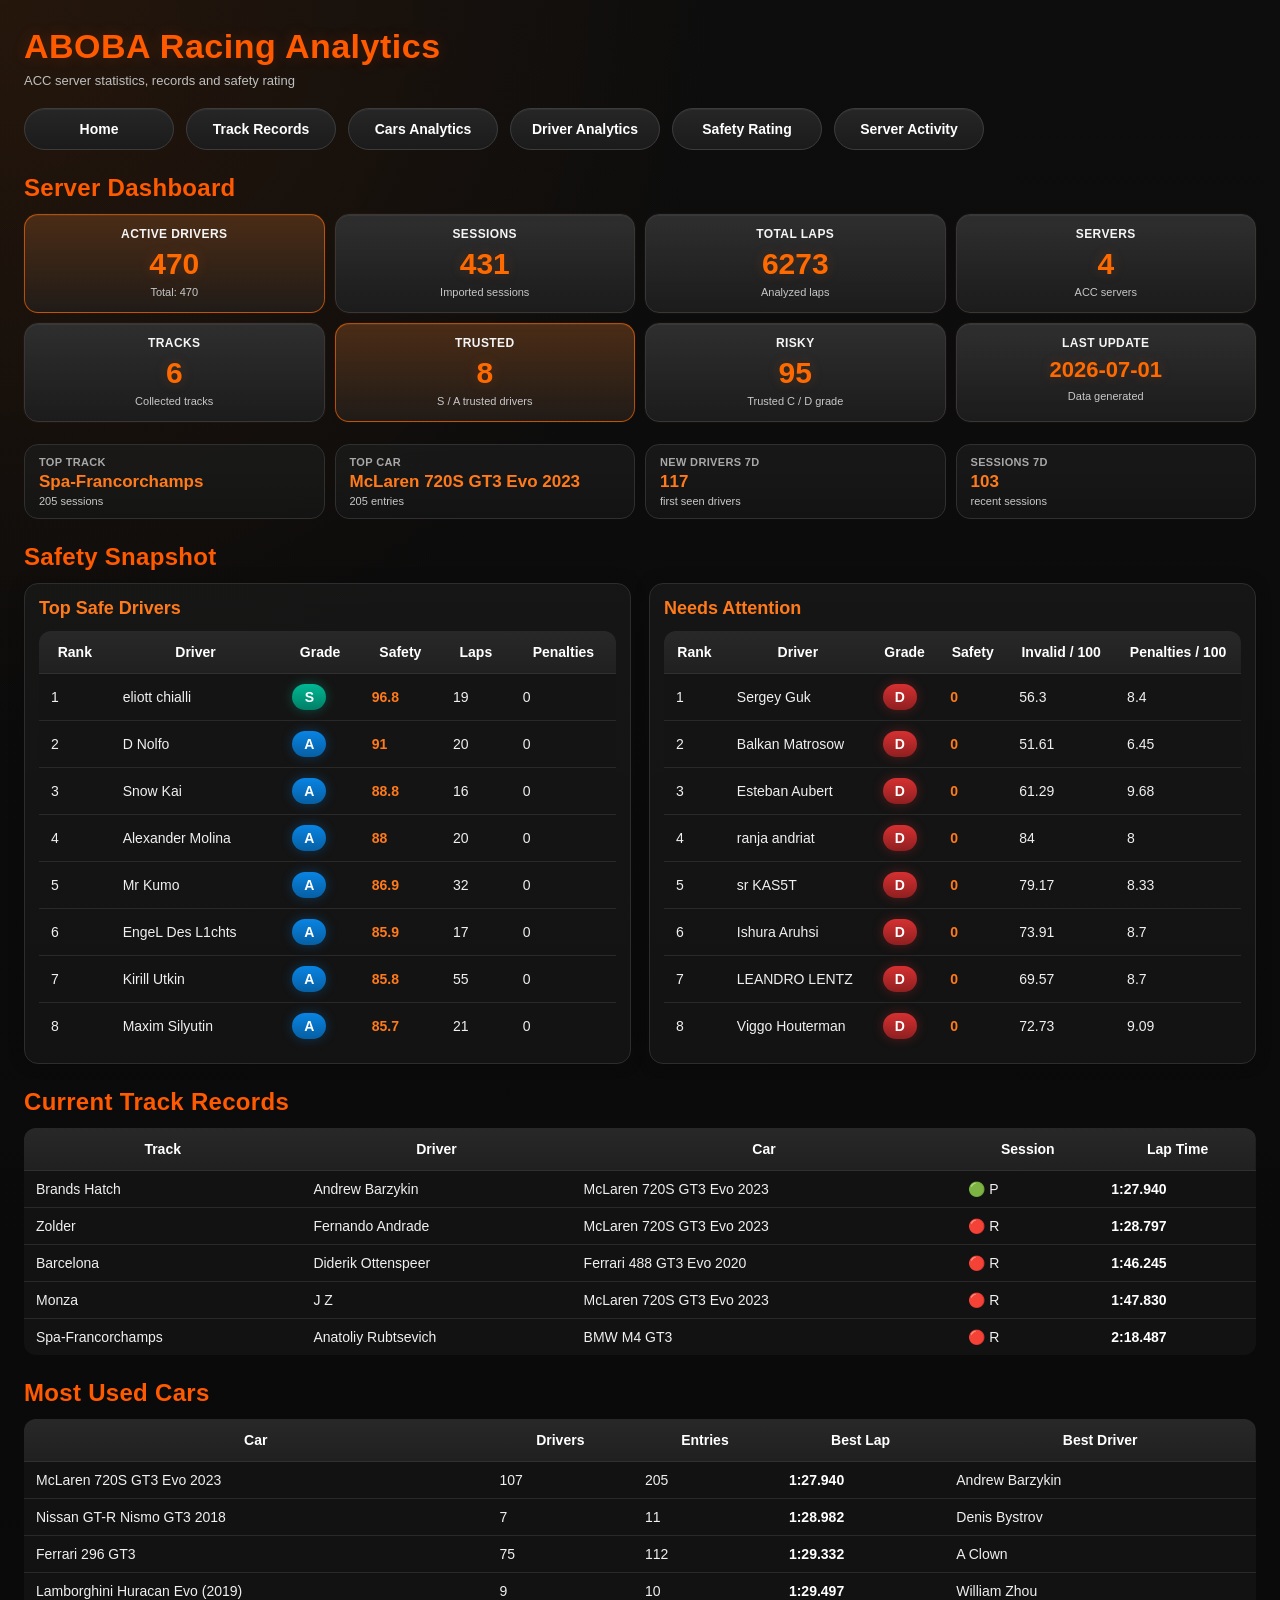
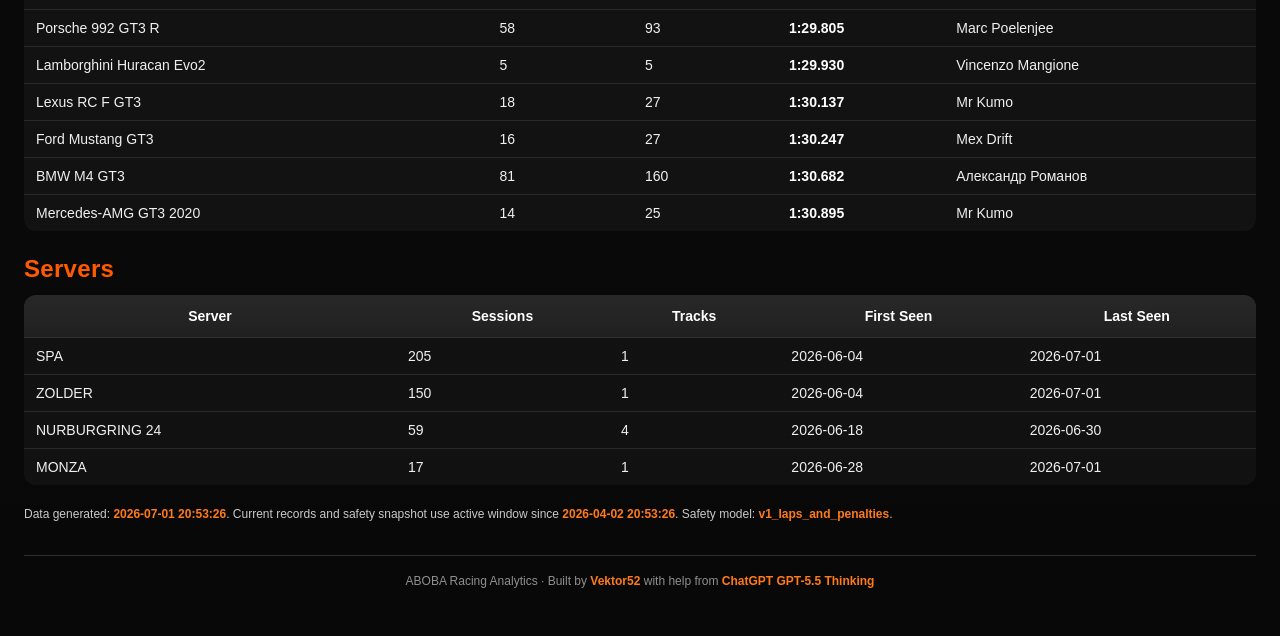
==== index.html @ 22da9daf "Update ACC analytics data" ====
<!DOCTYPE html>
<html>
<head>
<meta charset="utf-8">
<title>ABOBA Racing Analytics</title>
<link rel="stylesheet" href="css/style.css?v=10">
</head>

<body>

<div class="page">

    <header class="site-header">
        <div>
            <h1>ABOBA Racing Analytics</h1>
            <p class="subtitle">ACC server statistics, records and safety rating</p>
        </div>
    </header>

    <nav class="menu">
    <a href="index.html">Home</a>
    <a href="records.html">Track Records</a>
    <a href="cars.html">Cars Analytics</a>
    <a href="driver_stats.html">Driver Analytics</a>
    <a href="safety.html">Safety Rating</a>
    <a href="server_activity.html">Server Activity</a>
</nav>

    <section class="section">
        <h2>Server Dashboard</h2>
        <div id="dashboardCards"></div>
    </section>

    <section class="section">
        <h2>Safety Snapshot</h2>

        <div class="split-grid">

            <div class="panel-box">
                <h3>Top Safe Drivers</h3>

                <table id="topSafetyTable">
                    <thead>
                        <tr>
                            <th>Rank</th>
                            <th>Driver</th>
                            <th>Grade</th>
                            <th>Safety</th>
                            <th>Laps</th>
                            <th>Penalties</th>
                        </tr>
                    </thead>
                    <tbody></tbody>
                </table>
            </div>

            <div class="panel-box">
                <h3>Needs Attention</h3>

                <table id="riskySafetyTable">
                    <thead>
                        <tr>
                            <th>Rank</th>
                            <th>Driver</th>
                            <th>Grade</th>
                            <th>Safety</th>
                            <th>Invalid / 100</th>
                            <th>Penalties / 100</th>
                        </tr>
                    </thead>
                    <tbody></tbody>
                </table>
            </div>

        </div>
    </section>

    <section class="section">
        <h2>Current Track Records</h2>

        <table id="currentRecordsTable">
            <thead>
                <tr>
                    <th>Track</th>
                    <th>Driver</th>
                    <th>Car</th>
                    <th>Session</th>
                    <th>Lap Time</th>
                </tr>
            </thead>
            <tbody></tbody>
        </table>
    </section>

    <section class="section">
        <h2>Most Used Cars</h2>

        <table id="carsTable">
            <thead>
                <tr>
                    <th>Car</th>
                    <th>Drivers</th>
                    <th>Entries</th>
                    <th>Best Lap</th>
                    <th>Best Driver</th>
                </tr>
            </thead>
            <tbody></tbody>
        </table>
    </section>

    <section class="section">
        <h2>Servers</h2>

        <table id="serversTable">
            <thead>
                <tr>
                    <th>Server</th>
                    <th>Sessions</th>
                    <th>Tracks</th>
                    <th>First Seen</th>
                    <th>Last Seen</th>
                </tr>
            </thead>
            <tbody></tbody>
        </table>
    </section>

    <p id="updatedInfo" class="updated-info"></p>

    <footer class="site-footer">
        ABOBA Racing Analytics · Built by <b>Vektor52</b> with help from <b>ChatGPT GPT-5.5 Thinking</b>
    </footer>

</div>

<script src="js/cars.js?v=8"></script>
<script src="js/index.js?v=8"></script>

</body>
</html>
---- css/style.css ----
/* ===== BASE ===== */

* {
    box-sizing: border-box;
}

body {
    margin: 0;
    background:
        radial-gradient(circle at top left, rgba(255, 106, 0, 0.10), transparent 28%),
        linear-gradient(180deg, #0d0d0d 0%, #080808 100%);
    color: #f2f2f2;
    font-family: Arial, Helvetica, sans-serif;
    font-size: 14px;
}

.page {
    width: calc(100% - 48px);
    max-width: 1520px;
    margin: 0 auto;
    padding: 28px 0 48px 0;
}

/* ===== HEADER ===== */

.site-header {
    display: flex;
    justify-content: space-between;
    align-items: center;
    margin-bottom: 20px;
}

h1 {
    margin: 0;
    color: #ff5a00;
    font-size: 34px;
    line-height: 1.1;
    letter-spacing: 0.5px;
    text-shadow: 0 0 16px rgba(255, 90, 0, 0.18);
}

.subtitle {
    margin: 8px 0 0 0;
    color: #bfbfbf;
    font-size: 13px;
}

h2 {
    color: #ff5a00;
    margin: 24px 0 12px 0;
    font-size: 24px;
    letter-spacing: 0.3px;
}

.section {
    margin-top: 18px;
}

/* ===== MENU ===== */

.menu {
    display: flex;
    flex-wrap: wrap;
    gap: 12px;
    margin: 18px 0 24px 0;
}

.menu a,
.menu button {
    min-width: 150px;
    padding: 12px 20px;
    border-radius: 999px;
    border: 1px solid #3c3c3c;
    background: linear-gradient(180deg, #262626 0%, #1b1b1b 100%);
    color: #ffffff;
    text-decoration: none;
    text-align: center;
    font-weight: 700;
    font-size: 14px;
    cursor: pointer;
    box-shadow: inset 0 1px 0 rgba(255,255,255,0.05);
    transition: all 0.16s ease;
}

.menu a:hover,
.menu button:hover {
    border-color: #ff6a00;
    color: #ff7a1a;
    box-shadow: 0 0 14px rgba(255, 106, 0, 0.20);
    transform: translateY(-1px);
}

/* ===== DASHBOARD ===== */

.dashboard-grid {
    display: grid;
    grid-template-columns: repeat(4, minmax(150px, 1fr));
    gap: 10px;
    margin: 8px 0 22px 0;
}

.dashboard-card {
    min-height: 86px;
    padding: 12px 10px;
    text-align: center;
    border-radius: 14px;
    border: 1px solid #373737;
    background:
        linear-gradient(180deg, rgba(255,255,255,0.045), rgba(255,255,255,0.015)),
        linear-gradient(180deg, #252525 0%, #181818 100%);
    box-shadow:
        inset 0 1px 0 rgba(255,255,255,0.05),
        0 0 0 1px rgba(255, 106, 0, 0.04);
    transition: transform 0.16s ease, border-color 0.16s ease, box-shadow 0.16s ease;
}

.dashboard-card:hover {
    transform: translateY(-2px);
    border-color: #ff6a00;
    box-shadow:
        inset 0 1px 0 rgba(255,255,255,0.06),
        0 0 18px rgba(255, 106, 0, 0.22);
}

.dashboard-card-title {
    color: #f5f5f5;
    font-size: 12px;
    font-weight: 800;
    text-transform: uppercase;
    letter-spacing: 0.4px;
    margin-bottom: 8px;
}

.dashboard-card-value {
    color: #ff6a00;
    font-size: 30px;
    font-weight: 900;
    line-height: 1;
    margin-bottom: 7px;
    text-shadow: 0 0 14px rgba(255, 106, 0, 0.18);
}

.dashboard-card-date {
    font-size: 22px;
    line-height: 1.12;
}


.dashboard-card-note {
    color: #c7c7c7;
    font-size: 11px;
    line-height: 1.25;
}

.accent-card {
    border-color: rgba(255, 106, 0, 0.65);
    background:
        linear-gradient(180deg, rgba(255,106,0,0.15), rgba(255,106,0,0.035)),
        linear-gradient(180deg, #2b211a 0%, #181818 100%);
}

/* ===== QUICK ACTIVITY ===== */

.quick-activity-grid {
    display: grid;
    grid-template-columns: repeat(4, minmax(150px, 1fr));
    gap: 10px;
    margin: 12px 0 22px 0;
}

.quick-activity-chip {
    display: flex;
    flex-direction: column;
    gap: 4px;
    min-height: 68px;
    padding: 11px 14px;
    border-radius: 14px;
    border: 1px solid #303030;
    background:
        linear-gradient(180deg, rgba(255,255,255,0.035), rgba(255,255,255,0.012)),
        rgba(18, 18, 18, 0.82);
}

.quick-activity-chip span {
    color: #a8a8a8;
    font-size: 11px;
    text-transform: uppercase;
    font-weight: 800;
    letter-spacing: 0.35px;
}

.quick-activity-chip b {
    color: #ff7a1a;
    font-size: 17px;
    line-height: 1.15;
}

.quick-activity-chip small {
    color: #c8c8c8;
    font-size: 11px;
}

/* ===== FOOTER ===== */

.site-footer {
    margin-top: 34px;
    padding: 18px 0 0 0;
    border-top: 1px solid #2d2d2d;
    color: #8f8f8f;
    font-size: 12px;
    text-align: center;
}

.site-footer b {
    color: #ff7a1a;
}

/* ===== TABLES ===== */

table {
    width: 100%;
    border-collapse: collapse;
    margin: 10px 0 22px 0;
    background: rgba(20, 20, 20, 0.82);
    border-radius: 12px;
    overflow: hidden;
}

thead {
    background: linear-gradient(180deg, #282828 0%, #202020 100%);
}

th {
    color: #ffffff;
    font-weight: 800;
    padding: 13px 12px;
    text-align: center;
    border-bottom: 1px solid #303030;
}

td {
    padding: 10px 12px;
    border-bottom: 1px solid #292929;
    color: #f0f0f0;
    text-align: left;
}

tbody tr {
    transition: background 0.12s ease;
}

tbody tr:hover {
    background: rgba(255, 106, 0, 0.07);
}

tbody tr:last-child td {
    border-bottom: none;
}

.lap-time {
    color: #ffffff;
    font-weight: 800;
    white-space: nowrap;
}

/* ===== INFO ===== */

.updated-info,
#recordsInfo {
    color: #c9c9c9;
    font-size: 12px;
    margin: 14px 0 0 0;
}

.updated-info b,
#recordsInfo b {
    color: #ff7a1a;
}

/* ===== RESPONSIVE ===== */

@media (max-width: 1400px) {
    .dashboard-grid,
    .quick-activity-grid {
        grid-template-columns: repeat(4, minmax(130px, 1fr));
    }
}

@media (max-width: 900px) {
    .page {
        width: calc(100% - 28px);
        padding-top: 20px;
    }

    h1 {
        font-size: 26px;
    }

    h2 {
        font-size: 20px;
    }

    .dashboard-grid,
    .quick-activity-grid {
        grid-template-columns: repeat(2, minmax(130px, 1fr));
    }

    .dashboard-card {
        min-height: 82px;
        padding: 10px 8px;
    }

    .dashboard-card-value {
        font-size: 25px;
    }

    .menu a,
    .menu button {
        min-width: 120px;
        padding: 10px 14px;
        font-size: 13px;
    }

    table {
        font-size: 12px;
    }

    th,
    td {
        padding: 8px 7px;
    }
}

@media (max-width: 560px) {
    .dashboard-grid,
    .quick-activity-grid {
        grid-template-columns: 1fr;
    }

    .menu {
        flex-direction: column;
    }

    .menu a,
    .menu button {
        width: 100%;
    }
}

/* ===== SAFETY RATING ===== */

.grade-badge {
    display: inline-block;
    min-width: 34px;
    padding: 5px 9px;
    border-radius: 999px;
    font-weight: 900;
    text-align: center;
    color: #ffffff;
}

.grade-s {
    background: linear-gradient(180deg, #00b894, #007f67);
    box-shadow: 0 0 12px rgba(0, 184, 148, 0.35);
}

.grade-a {
    background: linear-gradient(180deg, #0984e3, #065fa3);
    box-shadow: 0 0 12px rgba(9, 132, 227, 0.32);
}

.grade-b {
    background: linear-gradient(180deg, #fdcb6e, #b88414);
    color: #151515;
}

.grade-c {
    background: linear-gradient(180deg, #e17055, #a33f2a);
}

.grade-d {
    background: linear-gradient(180deg, #d63031, #8f1f20);
    box-shadow: 0 0 12px rgba(214, 48, 49, 0.32);
}

.safety-score {
    font-weight: 900;
    color: #ff7a1a;
}

/* ===== MAIN PAGE SPLIT PANELS ===== */

.split-grid {
    display: grid;
    grid-template-columns: 1fr 1fr;
    gap: 18px;
    margin: 10px 0 22px 0;
}

.panel-box {
    background:
        linear-gradient(180deg, rgba(255,255,255,0.025), rgba(255,255,255,0.010)),
        rgba(18, 18, 18, 0.72);
    border: 1px solid #2d2d2d;
    border-radius: 14px;
    padding: 14px;
    box-shadow: 0 0 16px rgba(0,0,0,0.22);
}

.panel-box h3 {
    margin: 0 0 12px 0;
    color: #ff7a1a;
    font-size: 18px;
}

.panel-box table {
    margin-bottom: 0;
}

@media (max-width: 1100px) {
    .split-grid {
        grid-template-columns: 1fr;
    }
}

/* ===== DRIVER ANALYTICS V2 ===== */

.hidden {
    display: none !important;
}

.table-scroll {
    width: 100%;
    overflow: auto;
    border-radius: 14px;
    border: 1px solid #292929;
    background: rgba(16, 16, 16, 0.72);
}

.table-scroll table {
    margin: 0;
    min-width: 980px;
    border-radius: 0;
}

.table-scroll thead th {
    position: sticky;
    top: 0;
    z-index: 5;
    background: linear-gradient(180deg, #2c2c2c 0%, #202020 100%);
}

.driver-table-scroll {
    max-height: 72vh;
}

.compare-table-scroll {
    max-height: 420px;
}

.mini-table-scroll {
    width: 100%;
    overflow: auto;
    border-radius: 12px;
    border: 1px solid #282828;
}

.mini-table-scroll table {
    min-width: 720px;
    margin: 0;
    font-size: 12px;
}

.compare-cell {
    text-align: center;
}

.compare-cell input[type="checkbox"] {
    width: 18px;
    height: 18px;
    accent-color: #ff6a00;
    cursor: pointer;
}

.driver-name-cell {
    font-weight: 800;
    color: #ffffff;
    min-width: 180px;
}

.small-action-button {
    padding: 7px 12px;
    border-radius: 999px;
    border: 1px solid #444;
    background: linear-gradient(180deg, #282828 0%, #1b1b1b 100%);
    color: #ffffff;
    font-weight: 800;
    cursor: pointer;
}

.small-action-button:hover {
    border-color: #ff6a00;
    color: #ff7a1a;
}

.driver-row-expanded {
    background: rgba(255, 106, 0, 0.08);
}

.driver-details-row td {
    padding: 0;
    background: rgba(10, 10, 10, 0.72);
}

.driver-details-card {
    padding: 18px;
    border-top: 1px solid rgba(255, 106, 0, 0.25);
    border-bottom: 1px solid rgba(255, 106, 0, 0.15);
    background:
        radial-gradient(circle at top left, rgba(255,106,0,0.10), transparent 32%),
        linear-gradient(180deg, rgba(255,255,255,0.025), rgba(255,255,255,0.008));
}

.driver-details-header {
    display: flex;
    justify-content: space-between;
    align-items: flex-start;
    gap: 16px;
    margin-bottom: 14px;
}

.driver-details-header h3 {
    margin: 0;
    color: #ff7a1a;
    font-size: 22px;
}

.driver-details-header p {
    margin: 6px 0 0 0;
    color: #bdbdbd;
    font-size: 12px;
}

.driver-mini-grid {
    display: grid;
    grid-template-columns: repeat(6, minmax(120px, 1fr));
    gap: 10px;
    margin: 12px 0 16px 0;
}

.driver-mini-card {
    min-height: 72px;
    padding: 10px 12px;
    border-radius: 13px;
    border: 1px solid #303030;
    background: rgba(20, 20, 20, 0.84);
}

.driver-mini-card span {
    display: block;
    color: #a9a9a9;
    font-size: 10px;
    font-weight: 900;
    letter-spacing: 0.35px;
    text-transform: uppercase;
    margin-bottom: 5px;
}

.driver-mini-card b {
    display: block;
    color: #ff7a1a;
    font-size: 20px;
    line-height: 1.1;
}

.driver-mini-card small {
    display: block;
    margin-top: 4px;
    color: #c9c9c9;
    font-size: 10px;
}

.driver-details-grid {
    display: grid;
    grid-template-columns: 1.3fr 1fr;
    gap: 14px;
}

.driver-detail-panel {
    margin: 0;
    padding: 12px;
}

.driver-detail-panel h3 {
    font-size: 16px;
}

.driver-detail-panel-wide {
    grid-column: 1 / -1;
}

.compare-panel {
    margin: 14px 0 18px 0;
    padding: 14px;
    border-radius: 16px;
    border: 1px solid rgba(255, 106, 0, 0.35);
    background:
        radial-gradient(circle at top left, rgba(255,106,0,0.12), transparent 32%),
        linear-gradient(180deg, rgba(255,255,255,0.035), rgba(255,255,255,0.012)),
        rgba(18, 18, 18, 0.86);
}

.compare-header h3 {
    margin: 0;
    color: #ff7a1a;
    font-size: 19px;
}

.compare-header p {
    margin: 6px 0 12px 0;
    color: #c9c9c9;
    font-size: 12px;
}

.compare-missing-row td {
    color: #8f8f8f;
    font-style: italic;
}

@media (max-width: 1200px) {
    .driver-mini-grid {
        grid-template-columns: repeat(3, minmax(120px, 1fr));
    }

    .driver-details-grid {
        grid-template-columns: 1fr;
    }
}

@media (max-width: 700px) {
    .driver-mini-grid {
        grid-template-columns: repeat(2, minmax(120px, 1fr));
    }

    .driver-details-card {
        padding: 12px;
    }
}


/* ===== SERVER ACTIVITY V2.5 ===== */

.activity-controls {
    display: flex;
    flex-wrap: wrap;
    gap: 12px;
    margin: 12px 0 18px 0;
    padding: 14px;
    border-radius: 16px;
    border: 1px solid #2e2e2e;
    background:
        linear-gradient(180deg, rgba(255,255,255,0.025), rgba(255,255,255,0.010)),
        rgba(18, 18, 18, 0.74);
}

.activity-filter-group {
    display: flex;
    align-items: center;
    gap: 8px;
    flex-wrap: wrap;
}

.activity-filter-group span {
    color: #a8a8a8;
    font-size: 11px;
    font-weight: 900;
    text-transform: uppercase;
    letter-spacing: 0.35px;
}

.activity-filter-group button,
.activity-filter-group select {
    min-height: 38px;
    padding: 8px 12px;
    border-radius: 999px;
    border: 1px solid #3c3c3c;
    background: linear-gradient(180deg, #262626 0%, #1b1b1b 100%);
    color: #ffffff;
    font-weight: 800;
    cursor: pointer;
}

.activity-filter-group select {
    min-width: 180px;
    border-radius: 10px;
}

.activity-filter-group button:hover,
.activity-filter-group select:hover {
    border-color: #ff6a00;
    color: #ff7a1a;
}

.activity-chart-grid {
    display: grid;
    grid-template-columns: 1fr 1fr;
    gap: 18px;
    margin: 12px 0 22px 0;
}

.activity-panel {
    min-height: 320px;
}

.activity-panel-wide {
    grid-column: 1 / -1;
}

.chart-note {
    margin: -4px 0 12px 0;
    color: #a9a9a9;
    font-size: 12px;
}

.svg-chart-box {
    width: 100%;
    min-height: 320px;
}

.activity-svg {
    width: 100%;
    height: 310px;
    display: block;
    border-radius: 12px;
    background:
        radial-gradient(circle at top left, rgba(255,106,0,0.08), transparent 34%),
        rgba(12, 12, 12, 0.72);
}

.chart-grid-line {
    stroke: rgba(255,255,255,0.08);
    stroke-width: 1;
}

.chart-axis-line {
    stroke: rgba(255,255,255,0.18);
    stroke-width: 1;
}

.chart-axis-label {
    fill: #a9a9a9;
    font-size: 11px;
}

.activity-line {
    fill: none;
    stroke-width: 3;
    stroke-linejoin: round;
    stroke-linecap: round;
}

.activity-line-sessions,
.activity-dot-sessions {
    stroke: #ff7a1a;
    fill: #ff7a1a;
}

.activity-line-drivers,
.activity-dot-drivers {
    stroke: #00b894;
    fill: #00b894;
}

.activity-line-laps,
.activity-dot-laps {
    stroke: #74b9ff;
    fill: #74b9ff;
}


.activity-bar {
    stroke: rgba(255,255,255,0.08);
    stroke-width: 0.5;
    filter: drop-shadow(0 0 6px rgba(255, 106, 0, 0.12));
}

.activity-bar-sessions {
    fill: #ff7a1a;
}

.activity-bar-drivers {
    fill: #00b894;
}

.activity-bar-laps {
    fill: #74b9ff;
}

.chart-legend {
    display: flex;
    gap: 14px;
    align-items: center;
    flex-wrap: wrap;
    margin-bottom: 8px;
    color: #cfcfcf;
    font-size: 12px;
    font-weight: 800;
}

.chart-legend span::before {
    content: "";
    display: inline-block;
    width: 10px;
    height: 10px;
    margin-right: 6px;
    border-radius: 50%;
}

.legend-sessions::before {
    background: #ff7a1a;
}

.legend-drivers::before {
    background: #00b894;
}

.legend-laps::before {
    background: #74b9ff;
}

.bar-list {
    display: flex;
    flex-direction: column;
    gap: 10px;
}

.bar-row {
    display: grid;
    grid-template-columns: minmax(120px, 190px) 1fr 56px;
    gap: 10px;
    align-items: center;
}

.bar-label {
    color: #f1f1f1;
    font-size: 12px;
    font-weight: 800;
    overflow: hidden;
    text-overflow: ellipsis;
    white-space: nowrap;
}

.bar-track {
    height: 13px;
    border-radius: 999px;
    background: rgba(255,255,255,0.08);
    overflow: hidden;
}

.bar-fill {
    height: 100%;
    min-width: 3px;
    border-radius: 999px;
    background: linear-gradient(90deg, #ff5a00, #ff9f43);
    box-shadow: 0 0 12px rgba(255, 106, 0, 0.28);
}

.bar-value {
    color: #ff7a1a;
    font-size: 12px;
    font-weight: 900;
    text-align: right;
}

.empty-chart {
    min-height: 140px;
    display: flex;
    align-items: center;
    justify-content: center;
    color: #8f8f8f;
    border: 1px dashed #333;
    border-radius: 12px;
    background: rgba(12, 12, 12, 0.50);
}

.heatmap-scroll {
    width: 100%;
    overflow: auto;
}

.heatmap-grid {
    min-width: 640px;
    display: grid;
    grid-template-columns: 66px repeat(7, 1fr);
    gap: 4px;
    align-items: stretch;
}

.heatmap-corner,
.heatmap-header,
.heatmap-hour,
.heatmap-cell {
    min-height: 24px;
    border-radius: 6px;
    display: flex;
    align-items: center;
    justify-content: center;
    font-size: 11px;
}

.heatmap-header {
    color: #ff7a1a;
    font-weight: 900;
    background: rgba(255,106,0,0.08);
}

.heatmap-hour {
    color: #a8a8a8;
    justify-content: flex-end;
    padding-right: 8px;
    font-weight: 800;
}

.heatmap-cell {
    color: #ffffff;
    border: 1px solid rgba(255,255,255,0.035);
    background: rgba(255,255,255,0.035);
}

.heatmap-level-0 {
    color: transparent;
    background: rgba(255,255,255,0.025);
}

.heatmap-level-1 {
    background: rgba(255,106,0,0.18);
}

.heatmap-level-2 {
    background: rgba(255,106,0,0.30);
}

.heatmap-level-3 {
    background: rgba(255,106,0,0.46);
}

.heatmap-level-4 {
    background: rgba(255,106,0,0.64);
}

.heatmap-level-5 {
    background: rgba(255,106,0,0.86);
    box-shadow: 0 0 12px rgba(255,106,0,0.25);
}

.activity-table-scroll {
    max-height: 72vh;
}

.activity-table-scroll table {
    min-width: 1040px;
}

@media (max-width: 1100px) {
    .activity-chart-grid {
        grid-template-columns: 1fr;
    }

    .activity-panel-wide {
        grid-column: auto;
    }
}

@media (max-width: 700px) {
    .activity-controls {
        flex-direction: column;
        align-items: stretch;
    }

    .activity-filter-group {
        align-items: stretch;
    }

    .activity-filter-group button,
    .activity-filter-group select {
        width: 100%;
    }

    .bar-row {
        grid-template-columns: 120px 1fr 48px;
    }
}
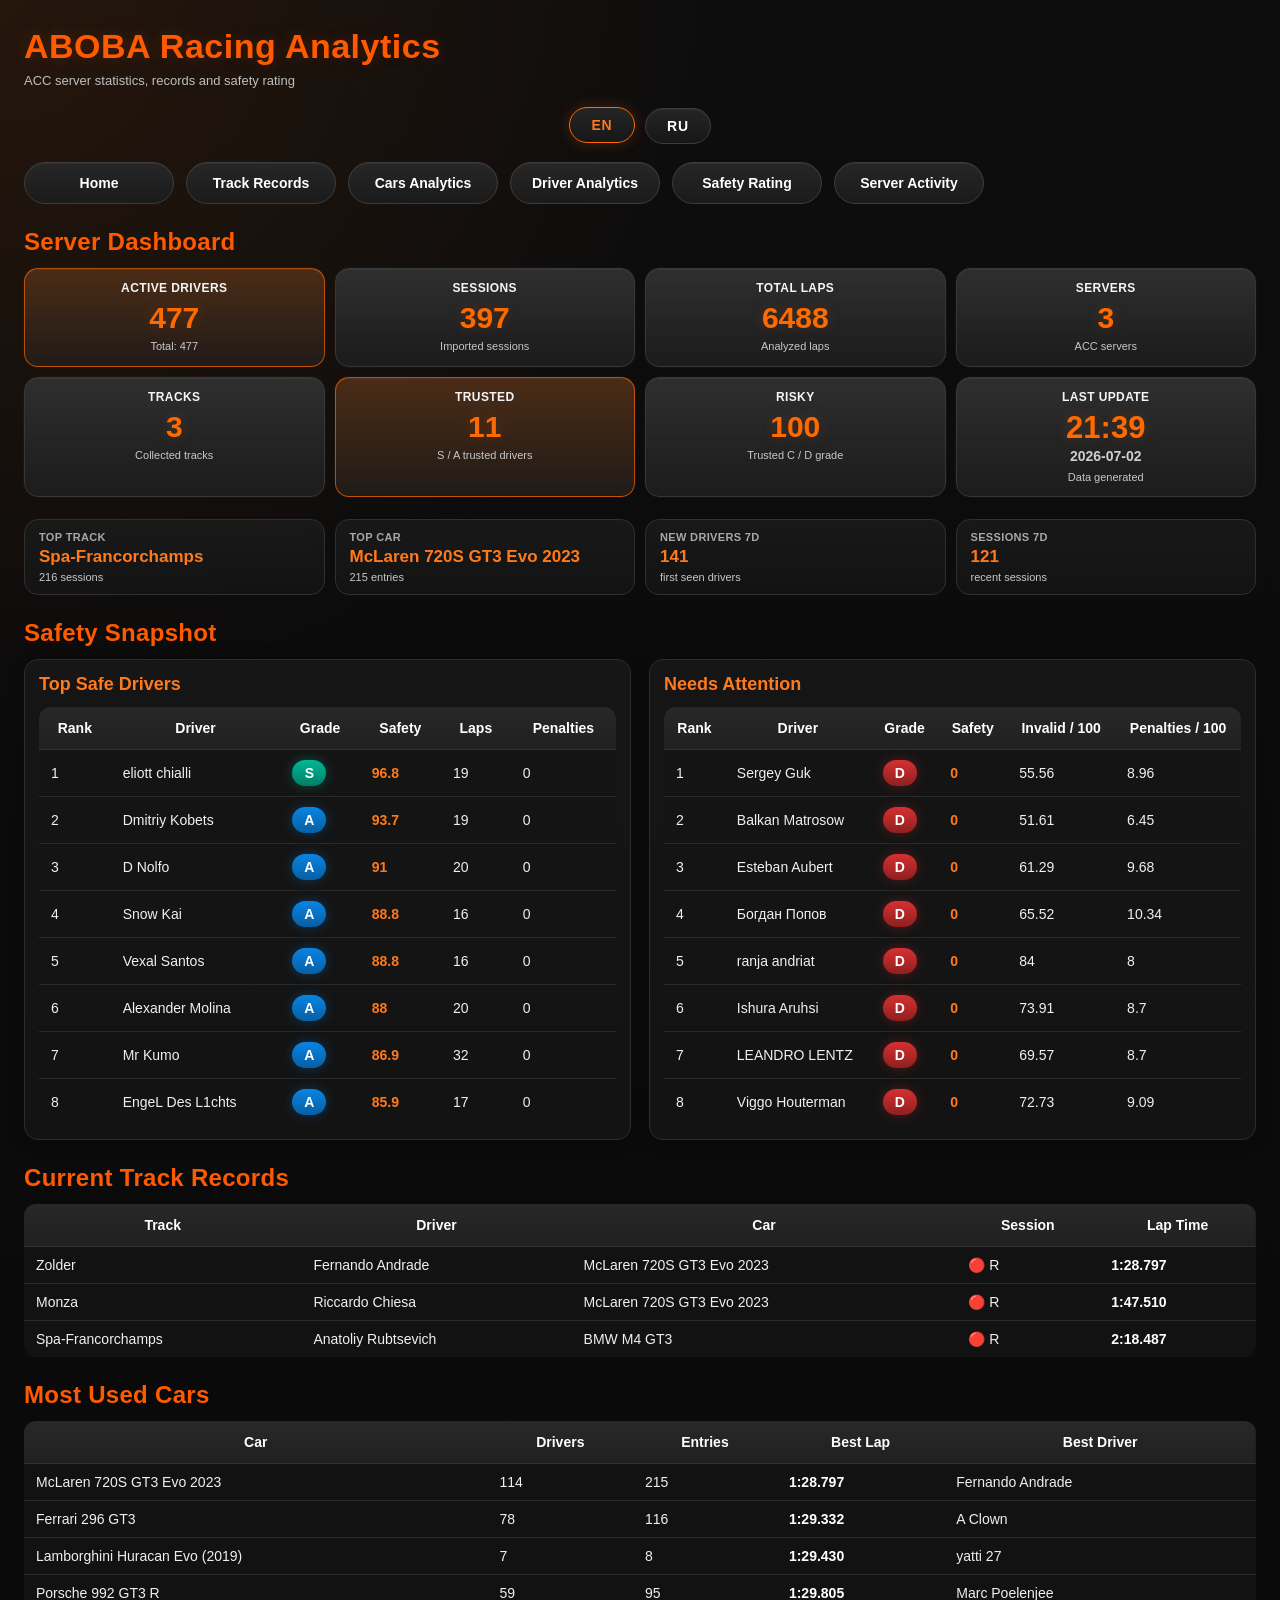
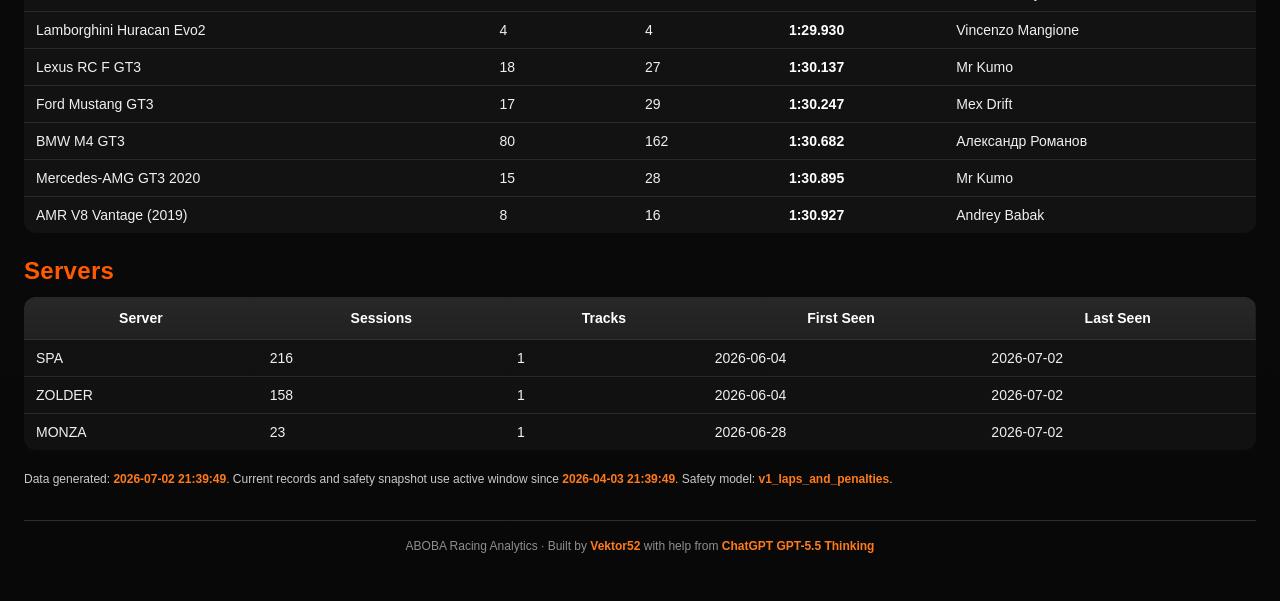
==== commit aec52fcd: "Update ACC analytics data" ====
--- a/index.html
+++ b/index.html
@@ -1,9 +1,10 @@
 <!DOCTYPE html>
-<html>
+<html lang="en">
 <head>
 <meta charset="utf-8">
+<meta name="viewport" content="width=device-width, initial-scale=1.0">
 <title>ABOBA Racing Analytics</title>
-<link rel="stylesheet" href="css/style.css?v=10">
+<link rel="stylesheet" href="css/style.css?v=12">
 </head>
 
 <body>
@@ -16,6 +17,12 @@
             <p class="subtitle">ACC server statistics, records and safety rating</p>
         </div>
     </header>
+
+    <div class="language-switcher" aria-label="Language">
+        <button type="button" data-lang-option="en" onclick="setSiteLanguage('en')" title="English">EN</button>
+        <button type="button" data-lang-option="ru" onclick="setSiteLanguage('ru')" title="Русский">RU</button>
+    </div>
+
 
     <nav class="menu">
     <a href="index.html">Home</a>
@@ -135,7 +142,9 @@
 </div>
 
 <script src="js/cars.js?v=8"></script>
-<script src="js/index.js?v=8"></script>
+<script src="js/index.js?v=9"></script>
+
+<script src="js/i18n.js?v=2"></script>
 
 </body>
 </html>
--- a/css/style.css
+++ b/css/style.css
@@ -990,3 +990,252 @@
         grid-template-columns: 120px 1fr 48px;
     }
 }
+
+/* ===== V3 UI / I18N PATCH ===== */
+
+html {
+    -webkit-text-size-adjust: 100%;
+    text-size-adjust: 100%;
+    max-width: 100%;
+    overflow-x: hidden;
+}
+
+body {
+    max-width: 100%;
+    overflow-x: hidden;
+}
+
+input,
+select,
+textarea {
+    font-size: 16px;
+}
+
+.language-switcher {
+    display: flex;
+    justify-content: center;
+    align-items: center;
+    gap: 10px;
+    margin: 8px auto 14px auto;
+    width: 100%;
+}
+
+.language-switcher button {
+    min-width: 86px;
+    min-height: 38px;
+    padding: 8px 14px;
+    border-radius: 999px;
+    border: 1px solid #3c3c3c;
+    background: linear-gradient(180deg, #252525 0%, #171717 100%);
+    color: #ffffff;
+    font-weight: 900;
+    font-size: 14px;
+    letter-spacing: 0.2px;
+    cursor: pointer;
+    box-shadow: inset 0 1px 0 rgba(255,255,255,0.05);
+    transition: all 0.16s ease;
+}
+
+.language-switcher button:hover,
+.language-switcher button.active {
+    border-color: #ff6a00;
+    color: #ff7a1a;
+    box-shadow: 0 0 14px rgba(255, 106, 0, 0.22);
+    transform: translateY(-1px);
+}
+
+.dashboard-card-time {
+    font-size: 31px;
+    line-height: 1;
+}
+
+.dashboard-card-subdate {
+    color: #cfcfcf;
+    font-size: 14px;
+    font-weight: 800;
+    line-height: 1.1;
+    margin: -1px 0 6px 0;
+}
+
+.table-scroll,
+.mini-table-scroll,
+.activity-table-scroll,
+.compare-table-scroll,
+.driver-table-scroll {
+    max-width: 100%;
+    overflow-x: auto;
+    -webkit-overflow-scrolling: touch;
+}
+
+svg,
+.activity-svg,
+.chart-card,
+.panel-box,
+.dashboard-card,
+.quick-activity-chip {
+    max-width: 100%;
+}
+
+@media (max-width: 520px) {
+    .language-switcher {
+        justify-content: center;
+        gap: 8px;
+        margin-top: 4px;
+    }
+
+    .language-switcher button {
+        min-width: 78px;
+        min-height: 36px;
+        padding: 7px 12px;
+        font-size: 13px;
+    }
+
+    .dashboard-card-time {
+        font-size: 28px;
+    }
+
+    .dashboard-card-subdate {
+        font-size: 13px;
+    }
+}
+
+/* ===== I18N CLEANUP + TABLE ALIGNMENT FIX ===== */
+
+.language-switcher button {
+    min-width: 66px;
+    min-height: 36px;
+    padding: 8px 18px;
+    font-size: 14px;
+    letter-spacing: 0.8px;
+}
+
+.table-scroll,
+.mini-table-scroll,
+.activity-table-scroll,
+.compare-table-scroll,
+.driver-table-scroll {
+    scrollbar-gutter: stable;
+}
+
+.table-scroll table,
+.mini-table-scroll table,
+.activity-table-scroll table,
+.compare-table-scroll table,
+.driver-table-scroll table {
+    border-collapse: separate;
+    border-spacing: 0;
+}
+
+.table-scroll th,
+.table-scroll td,
+.mini-table-scroll th,
+.mini-table-scroll td,
+.activity-table-scroll th,
+.activity-table-scroll td,
+.compare-table-scroll th,
+.compare-table-scroll td,
+.driver-table-scroll th,
+.driver-table-scroll td {
+    vertical-align: middle;
+}
+
+.driver-table-scroll table {
+    table-layout: fixed;
+    min-width: 1180px;
+}
+
+.driver-table-scroll th,
+.driver-table-scroll td {
+    overflow: hidden;
+    text-overflow: ellipsis;
+}
+
+.driver-table-scroll th:nth-child(1),
+.driver-table-scroll td:nth-child(1) {
+    width: 74px;
+    text-align: center;
+}
+
+.driver-table-scroll th:nth-child(2),
+.driver-table-scroll td:nth-child(2) {
+    width: 72px;
+    text-align: center;
+}
+
+.driver-table-scroll th:nth-child(3),
+.driver-table-scroll td:nth-child(3) {
+    width: 210px;
+}
+
+.driver-table-scroll th:nth-child(4),
+.driver-table-scroll td:nth-child(4) {
+    width: 130px;
+}
+
+.driver-table-scroll th:nth-child(5),
+.driver-table-scroll td:nth-child(5),
+.driver-table-scroll th:nth-child(6),
+.driver-table-scroll td:nth-child(6) {
+    width: 85px;
+    text-align: center;
+}
+
+.driver-table-scroll th:nth-child(7),
+.driver-table-scroll td:nth-child(7) {
+    width: 120px;
+}
+
+.driver-table-scroll th:nth-child(8),
+.driver-table-scroll td:nth-child(8) {
+    width: 150px;
+}
+
+.driver-table-scroll th:nth-child(9),
+.driver-table-scroll td:nth-child(9) {
+    width: 230px;
+}
+
+.driver-table-scroll th:nth-child(10),
+.driver-table-scroll td:nth-child(10) {
+    width: 160px;
+}
+
+.driver-table-scroll th:nth-child(11),
+.driver-table-scroll td:nth-child(11) {
+    width: 110px;
+    text-align: center;
+}
+
+.activity-table-scroll table {
+    table-layout: fixed;
+    min-width: 1120px;
+}
+
+.activity-table-scroll th,
+.activity-table-scroll td {
+    overflow: hidden;
+    text-overflow: ellipsis;
+}
+
+.activity-table-scroll th:nth-child(1),
+.activity-table-scroll td:nth-child(1) {
+    width: 110px;
+}
+
+.activity-table-scroll th:nth-child(2),
+.activity-table-scroll td:nth-child(2) {
+    width: 190px;
+}
+
+.activity-table-scroll th:nth-child(3),
+.activity-table-scroll td:nth-child(3) {
+    width: 160px;
+}
+
+@media (max-width: 520px) {
+    .language-switcher button {
+        min-width: 58px;
+        min-height: 34px;
+        padding: 7px 14px;
+    }
+}
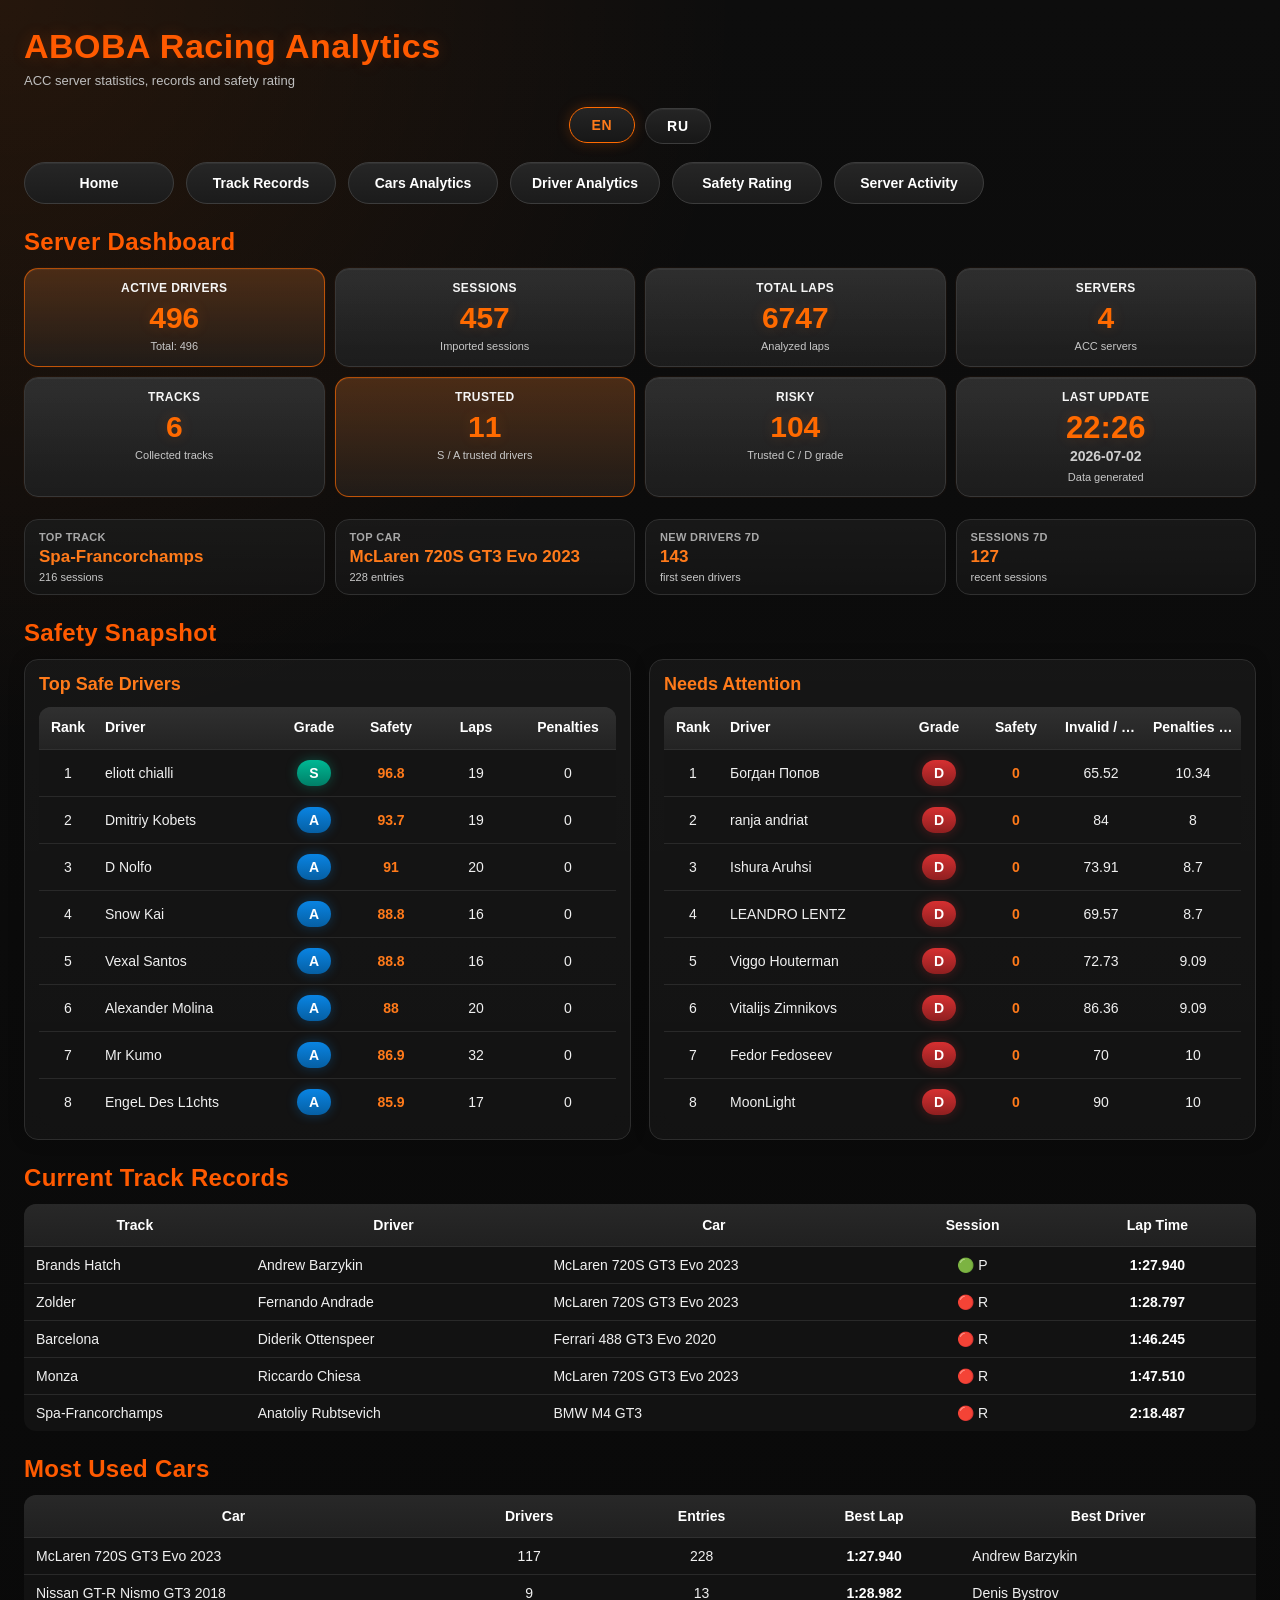
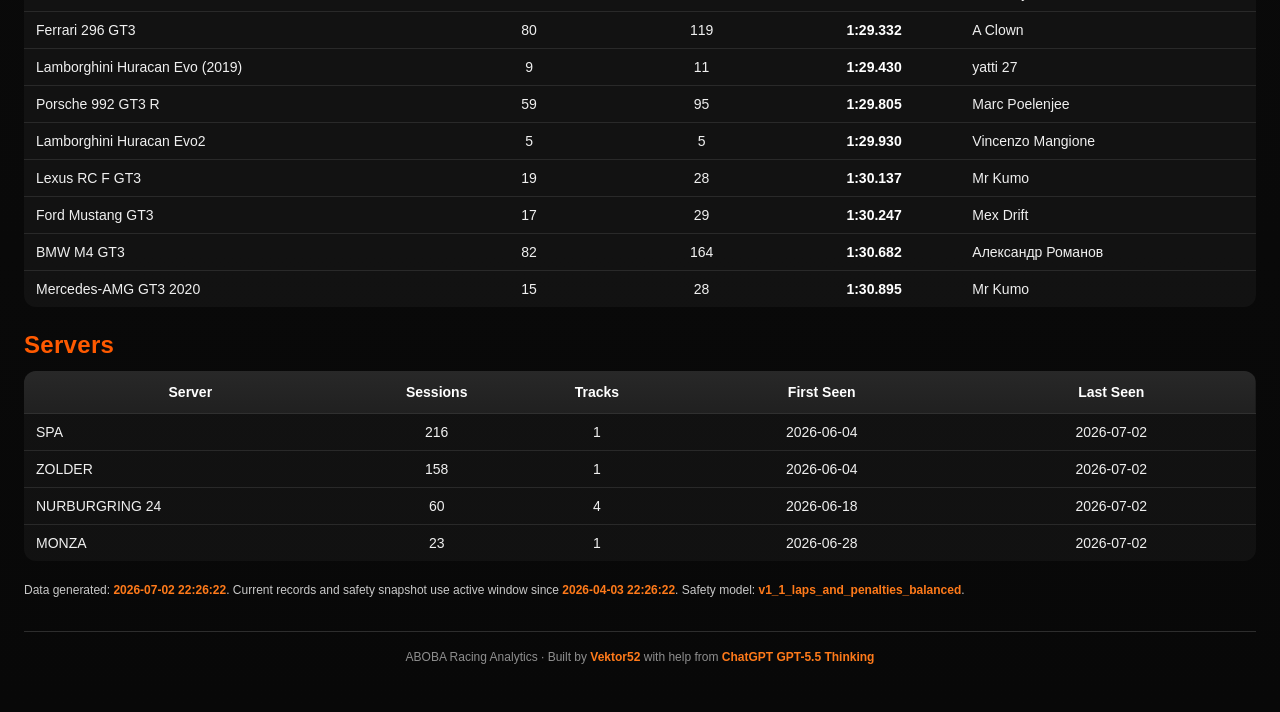
==== commit 47d7ff56: "Update ACC analytics data" ====
--- a/index.html
+++ b/index.html
@@ -4,7 +4,7 @@
 <meta charset="utf-8">
 <meta name="viewport" content="width=device-width, initial-scale=1.0">
 <title>ABOBA Racing Analytics</title>
-<link rel="stylesheet" href="css/style.css?v=12">
+<link rel="stylesheet" href="css/style.css?v=15">
 </head>
 
 <body>
@@ -144,7 +144,7 @@
 <script src="js/cars.js?v=8"></script>
 <script src="js/index.js?v=9"></script>
 
-<script src="js/i18n.js?v=2"></script>
+<script src="js/i18n.js?v=4"></script>
 
 </body>
 </html>
--- a/css/style.css
+++ b/css/style.css
@@ -1239,3 +1239,492 @@
         padding: 7px 14px;
     }
 }
+
+/* ===== SAFETY V1.1 + TABLE ALIGNMENT PASS ===== */
+
+.table-scroll {
+    overflow-x: auto;
+    overflow-y: auto;
+}
+
+.table-scroll th,
+.table-scroll td,
+.panel-box th,
+.panel-box td {
+    box-sizing: border-box;
+}
+
+.table-scroll th,
+.table-scroll td {
+    white-space: nowrap;
+}
+
+.table-scroll td {
+    overflow: hidden;
+    text-overflow: ellipsis;
+}
+
+.panel-box {
+    overflow: hidden;
+}
+
+.panel-box table {
+    width: 100%;
+    table-layout: fixed;
+    margin: 0;
+    border-collapse: separate;
+    border-spacing: 0;
+}
+
+.panel-box th,
+.panel-box td {
+    text-align: center;
+    overflow: hidden;
+    text-overflow: ellipsis;
+    white-space: nowrap;
+}
+
+.panel-box th:nth-child(2),
+.panel-box td:nth-child(2) {
+    text-align: left;
+}
+
+.records-table-scroll table {
+    table-layout: fixed;
+    min-width: 1380px;
+}
+
+.records-table-scroll th:nth-child(1),
+.records-table-scroll td:nth-child(1) { width: 160px; }
+.records-table-scroll th:nth-child(2),
+.records-table-scroll td:nth-child(2) { width: 190px; }
+.records-table-scroll th:nth-child(3),
+.records-table-scroll td:nth-child(3) { width: 230px; }
+.records-table-scroll th:nth-child(4),
+.records-table-scroll td:nth-child(4) { width: 110px; text-align: center; }
+.records-table-scroll th:nth-child(5),
+.records-table-scroll td:nth-child(5) { width: 190px; }
+.records-table-scroll th:nth-child(6),
+.records-table-scroll td:nth-child(6),
+.records-table-scroll th:nth-child(7),
+.records-table-scroll td:nth-child(7),
+.records-table-scroll th:nth-child(8),
+.records-table-scroll td:nth-child(8) { width: 90px; text-align: center; }
+.records-table-scroll th:nth-child(9),
+.records-table-scroll td:nth-child(9) { width: 120px; text-align: center; }
+.records-table-scroll th:nth-child(10),
+.records-table-scroll td:nth-child(10) { width: 120px; text-align: center; }
+
+.cars-table-scroll table {
+    table-layout: fixed;
+    min-width: 1160px;
+}
+
+.cars-table-scroll th:nth-child(1),
+.cars-table-scroll td:nth-child(1) { width: 80px; text-align: center; }
+.cars-table-scroll th:nth-child(2),
+.cars-table-scroll td:nth-child(2) { width: 270px; }
+.cars-table-scroll th:nth-child(3),
+.cars-table-scroll td:nth-child(3),
+.cars-table-scroll th:nth-child(4),
+.cars-table-scroll td:nth-child(4) { width: 95px; text-align: center; }
+.cars-table-scroll th:nth-child(5),
+.cars-table-scroll td:nth-child(5),
+.cars-table-scroll th:nth-child(6),
+.cars-table-scroll td:nth-child(6) { width: 120px; text-align: center; }
+.cars-table-scroll th:nth-child(7),
+.cars-table-scroll td:nth-child(7) { width: 180px; }
+.cars-table-scroll th:nth-child(8),
+.cars-table-scroll td:nth-child(8) { width: 200px; }
+
+.safety-table-scroll {
+    max-height: 74vh;
+}
+
+.safety-table-scroll table {
+    table-layout: fixed;
+    min-width: 1420px;
+}
+
+.safety-table-scroll th:nth-child(1),
+.safety-table-scroll td:nth-child(1) { width: 75px; text-align: center; }
+.safety-table-scroll th:nth-child(2),
+.safety-table-scroll td:nth-child(2) { width: 190px; }
+.safety-table-scroll th:nth-child(3),
+.safety-table-scroll td:nth-child(3) { width: 90px; text-align: center; }
+.safety-table-scroll th:nth-child(4),
+.safety-table-scroll td:nth-child(4) { width: 100px; text-align: center; }
+.safety-table-scroll th:nth-child(5),
+.safety-table-scroll td:nth-child(5) { width: 120px; text-align: center; }
+.safety-table-scroll th:nth-child(6),
+.safety-table-scroll td:nth-child(6),
+.safety-table-scroll th:nth-child(7),
+.safety-table-scroll td:nth-child(7),
+.safety-table-scroll th:nth-child(8),
+.safety-table-scroll td:nth-child(8) { width: 90px; text-align: center; }
+.safety-table-scroll th:nth-child(9),
+.safety-table-scroll td:nth-child(9) { width: 120px; text-align: center; }
+.safety-table-scroll th:nth-child(10),
+.safety-table-scroll td:nth-child(10) { width: 100px; text-align: center; }
+.safety-table-scroll th:nth-child(11),
+.safety-table-scroll td:nth-child(11) { width: 120px; text-align: center; }
+.safety-table-scroll th:nth-child(12),
+.safety-table-scroll td:nth-child(12),
+.safety-table-scroll th:nth-child(13),
+.safety-table-scroll td:nth-child(13) { width: 90px; text-align: center; }
+.safety-table-scroll th:nth-child(14),
+.safety-table-scroll td:nth-child(14) { width: 120px; text-align: center; }
+
+/* ===== STICKY HEADER + RU COMPACT TABLE TEXT FIX ===== */
+
+.table-scroll {
+    position: relative;
+    overflow: auto;
+    max-width: 100%;
+    isolation: isolate;
+}
+
+.table-scroll thead,
+.table-scroll thead tr,
+.table-scroll thead th {
+    position: sticky;
+    top: 0;
+    z-index: 20;
+}
+
+.table-scroll thead th {
+    background: linear-gradient(180deg, #303030 0%, #232323 100%);
+    box-shadow:
+        0 1px 0 #333333,
+        0 2px 10px rgba(0, 0, 0, 0.45);
+    background-clip: padding-box;
+}
+
+.table-scroll th {
+    white-space: normal !important;
+    overflow: visible !important;
+    text-overflow: clip !important;
+    line-height: 1.12;
+    word-break: normal;
+    hyphens: auto;
+    padding-top: 10px;
+    padding-bottom: 10px;
+}
+
+.table-scroll td {
+    white-space: nowrap;
+}
+
+.safety-table-scroll thead th {
+    font-size: 12px;
+    letter-spacing: 0.15px;
+}
+
+.safety-table-scroll th:nth-child(4),
+.safety-table-scroll td:nth-child(4) { width: 105px; text-align: center; }
+.safety-table-scroll th:nth-child(5),
+.safety-table-scroll td:nth-child(5) { width: 105px; text-align: center; }
+.safety-table-scroll th:nth-child(8),
+.safety-table-scroll td:nth-child(8) { width: 105px; text-align: center; }
+.safety-table-scroll th:nth-child(9),
+.safety-table-scroll td:nth-child(9) { width: 105px; text-align: center; }
+.safety-table-scroll th:nth-child(10),
+.safety-table-scroll td:nth-child(10) { width: 95px; text-align: center; }
+.safety-table-scroll th:nth-child(11),
+.safety-table-scroll td:nth-child(11) { width: 105px; text-align: center; }
+
+.panel-box table {
+    table-layout: fixed;
+}
+
+.panel-box thead th {
+    background: linear-gradient(180deg, #303030 0%, #232323 100%);
+    line-height: 1.12;
+    white-space: normal;
+    word-break: normal;
+}
+
+.panel-box td {
+    white-space: nowrap;
+}
+
+.panel-box th,
+.panel-box td {
+    padding-left: 8px;
+    padding-right: 8px;
+}
+
+.panel-box th:nth-child(1),
+.panel-box td:nth-child(1) { width: 64px; text-align: center; }
+.panel-box th:nth-child(2),
+.panel-box td:nth-child(2) { width: auto; text-align: left; }
+.panel-box th:nth-child(3),
+.panel-box td:nth-child(3) { width: 74px; text-align: center; }
+.panel-box th:nth-child(4),
+.panel-box td:nth-child(4) { width: 86px; text-align: center; }
+.panel-box th:nth-child(5),
+.panel-box td:nth-child(5) { width: 82px; text-align: center; }
+.panel-box th:nth-child(6),
+.panel-box td:nth-child(6) { width: 108px; text-align: center; }
+
+@media (max-width: 760px) {
+    .table-scroll th {
+        font-size: 11px;
+        padding-left: 6px;
+        padding-right: 6px;
+    }
+
+    .table-scroll td {
+        font-size: 12px;
+        padding-left: 7px;
+        padding-right: 7px;
+    }
+}
+
+
+/* ===== FINAL TABLE STICKY + ALIGNMENT FIX ===== */
+
+/* In Chrome/Safari sticky header is more stable when only TH is sticky,
+   while THEAD/TR remain ordinary table elements. */
+.table-scroll thead,
+.table-scroll thead tr,
+.driver-table-scroll thead,
+.driver-table-scroll thead tr,
+.safety-table-scroll thead,
+.safety-table-scroll thead tr,
+.compare-table-scroll thead,
+.compare-table-scroll thead tr,
+.activity-table-scroll thead,
+.activity-table-scroll thead tr,
+.mini-table-scroll thead,
+.mini-table-scroll thead tr {
+    position: static !important;
+}
+
+.table-scroll > table,
+.driver-table-scroll > table,
+.safety-table-scroll > table,
+.compare-table-scroll > table,
+.activity-table-scroll > table,
+.mini-table-scroll > table {
+    overflow: visible !important;
+    border-radius: 0;
+}
+
+.table-scroll thead th,
+.driver-table-scroll thead th,
+.safety-table-scroll thead th,
+.compare-table-scroll thead th,
+.activity-table-scroll thead th,
+.mini-table-scroll thead th {
+    position: sticky !important;
+    top: 0 !important;
+    z-index: 50 !important;
+    background: linear-gradient(180deg, #303030 0%, #232323 100%) !important;
+    box-shadow: 0 1px 0 #3a3a3a, 0 5px 12px rgba(0, 0, 0, 0.45);
+}
+
+/* Fixed pixel widths inside scroll wrappers prevent header/body drift. */
+.driver-table-scroll table {
+    width: 1426px !important;
+    min-width: 1426px !important;
+    max-width: none !important;
+    table-layout: fixed !important;
+}
+
+.safety-table-scroll table {
+    width: 1455px !important;
+    min-width: 1455px !important;
+    max-width: none !important;
+    table-layout: fixed !important;
+}
+
+.records-table-scroll table {
+    width: 1380px !important;
+    min-width: 1380px !important;
+    max-width: none !important;
+    table-layout: fixed !important;
+}
+
+.cars-table-scroll table {
+    width: 1160px !important;
+    min-width: 1160px !important;
+    max-width: none !important;
+    table-layout: fixed !important;
+}
+
+.activity-table-scroll table {
+    width: 1120px !important;
+    min-width: 1120px !important;
+    max-width: none !important;
+    table-layout: fixed !important;
+}
+
+.compare-table-scroll table {
+    width: 1080px !important;
+    min-width: 1080px !important;
+    max-width: none !important;
+    table-layout: fixed !important;
+}
+
+.compare-table-scroll th,
+.compare-table-scroll td {
+    overflow: hidden;
+    text-overflow: ellipsis;
+    white-space: nowrap;
+}
+
+.compare-table-scroll th:nth-child(1),
+.compare-table-scroll td:nth-child(1) { width: 155px; }
+.compare-table-scroll th:nth-child(2),
+.compare-table-scroll td:nth-child(2) { width: 170px; }
+.compare-table-scroll th:nth-child(3),
+.compare-table-scroll td:nth-child(3) { width: 110px; text-align: center; }
+.compare-table-scroll th:nth-child(4),
+.compare-table-scroll td:nth-child(4) { width: 90px; text-align: center; }
+.compare-table-scroll th:nth-child(5),
+.compare-table-scroll td:nth-child(5),
+.compare-table-scroll th:nth-child(6),
+.compare-table-scroll td:nth-child(6),
+.compare-table-scroll th:nth-child(7),
+.compare-table-scroll td:nth-child(7) { width: 80px; text-align: center; }
+.compare-table-scroll th:nth-child(8),
+.compare-table-scroll td:nth-child(8) { width: 240px; }
+.compare-table-scroll th:nth-child(9),
+.compare-table-scroll td:nth-child(9) { width: 95px; text-align: center; }
+
+/* Safety table: keep "Уверенность" readable without overlaps. */
+.safety-table-scroll th,
+.safety-table-scroll td {
+    overflow: hidden;
+    text-overflow: ellipsis;
+}
+
+.safety-table-scroll th:nth-child(5),
+.safety-table-scroll td:nth-child(5) {
+    width: 130px !important;
+}
+
+.safety-table-scroll table {
+    width: 1480px !important;
+    min-width: 1480px !important;
+}
+
+/* Home page tables are not scroll-heavy, so fixed layout is enough. */
+#currentRecordsTable,
+#carsTable,
+#serversTable {
+    table-layout: fixed;
+    width: 100%;
+    border-collapse: separate;
+    border-spacing: 0;
+}
+
+#currentRecordsTable th,
+#currentRecordsTable td,
+#carsTable th,
+#carsTable td,
+#serversTable th,
+#serversTable td {
+    overflow: hidden;
+    text-overflow: ellipsis;
+    white-space: nowrap;
+    vertical-align: middle;
+}
+
+#currentRecordsTable th:nth-child(1),
+#currentRecordsTable td:nth-child(1) { width: 18%; }
+#currentRecordsTable th:nth-child(2),
+#currentRecordsTable td:nth-child(2) { width: 24%; }
+#currentRecordsTable th:nth-child(3),
+#currentRecordsTable td:nth-child(3) { width: 28%; }
+#currentRecordsTable th:nth-child(4),
+#currentRecordsTable td:nth-child(4) { width: 14%; text-align: center; }
+#currentRecordsTable th:nth-child(5),
+#currentRecordsTable td:nth-child(5) { width: 16%; text-align: center; }
+
+#carsTable th:nth-child(1),
+#carsTable td:nth-child(1) { width: 34%; }
+#carsTable th:nth-child(2),
+#carsTable td:nth-child(2),
+#carsTable th:nth-child(3),
+#carsTable td:nth-child(3),
+#carsTable th:nth-child(4),
+#carsTable td:nth-child(4) { width: 14%; text-align: center; }
+#carsTable th:nth-child(5),
+#carsTable td:nth-child(5) { width: 24%; }
+
+#serversTable th:nth-child(1),
+#serversTable td:nth-child(1) { width: 27%; }
+#serversTable th:nth-child(2),
+#serversTable td:nth-child(2),
+#serversTable th:nth-child(3),
+#serversTable td:nth-child(3) { width: 13%; text-align: center; }
+#serversTable th:nth-child(4),
+#serversTable td:nth-child(4),
+#serversTable th:nth-child(5),
+#serversTable td:nth-child(5) { width: 23.5%; text-align: center; }
+
+/* Snapshot cards on the home page: tighter but stable columns. */
+#topSafetyTable,
+#riskySafetyTable {
+    table-layout: fixed !important;
+    width: 100%;
+    border-collapse: separate;
+    border-spacing: 0;
+}
+
+#topSafetyTable th,
+#topSafetyTable td,
+#riskySafetyTable th,
+#riskySafetyTable td {
+    overflow: hidden;
+    text-overflow: ellipsis;
+    white-space: nowrap;
+    vertical-align: middle;
+}
+
+#topSafetyTable th:nth-child(1),
+#topSafetyTable td:nth-child(1),
+#riskySafetyTable th:nth-child(1),
+#riskySafetyTable td:nth-child(1) { width: 58px; text-align: center; }
+
+#topSafetyTable th:nth-child(2),
+#topSafetyTable td:nth-child(2),
+#riskySafetyTable th:nth-child(2),
+#riskySafetyTable td:nth-child(2) { width: auto; text-align: left; }
+
+#topSafetyTable th:nth-child(3),
+#topSafetyTable td:nth-child(3),
+#riskySafetyTable th:nth-child(3),
+#riskySafetyTable td:nth-child(3) { width: 72px; text-align: center; }
+
+#topSafetyTable th:nth-child(4),
+#topSafetyTable td:nth-child(4),
+#riskySafetyTable th:nth-child(4),
+#riskySafetyTable td:nth-child(4) { width: 82px; text-align: center; }
+
+#topSafetyTable th:nth-child(5),
+#topSafetyTable td:nth-child(5),
+#riskySafetyTable th:nth-child(5),
+#riskySafetyTable td:nth-child(5) { width: 88px; text-align: center; }
+
+#topSafetyTable th:nth-child(6),
+#topSafetyTable td:nth-child(6),
+#riskySafetyTable th:nth-child(6),
+#riskySafetyTable td:nth-child(6) { width: 96px; text-align: center; }
+
+@media (max-width: 900px) {
+    #currentRecordsTable,
+    #carsTable,
+    #serversTable,
+    #topSafetyTable,
+    #riskySafetyTable {
+        min-width: 760px;
+    }
+
+    .panel-box {
+        overflow-x: auto;
+        -webkit-overflow-scrolling: touch;
+    }
+}
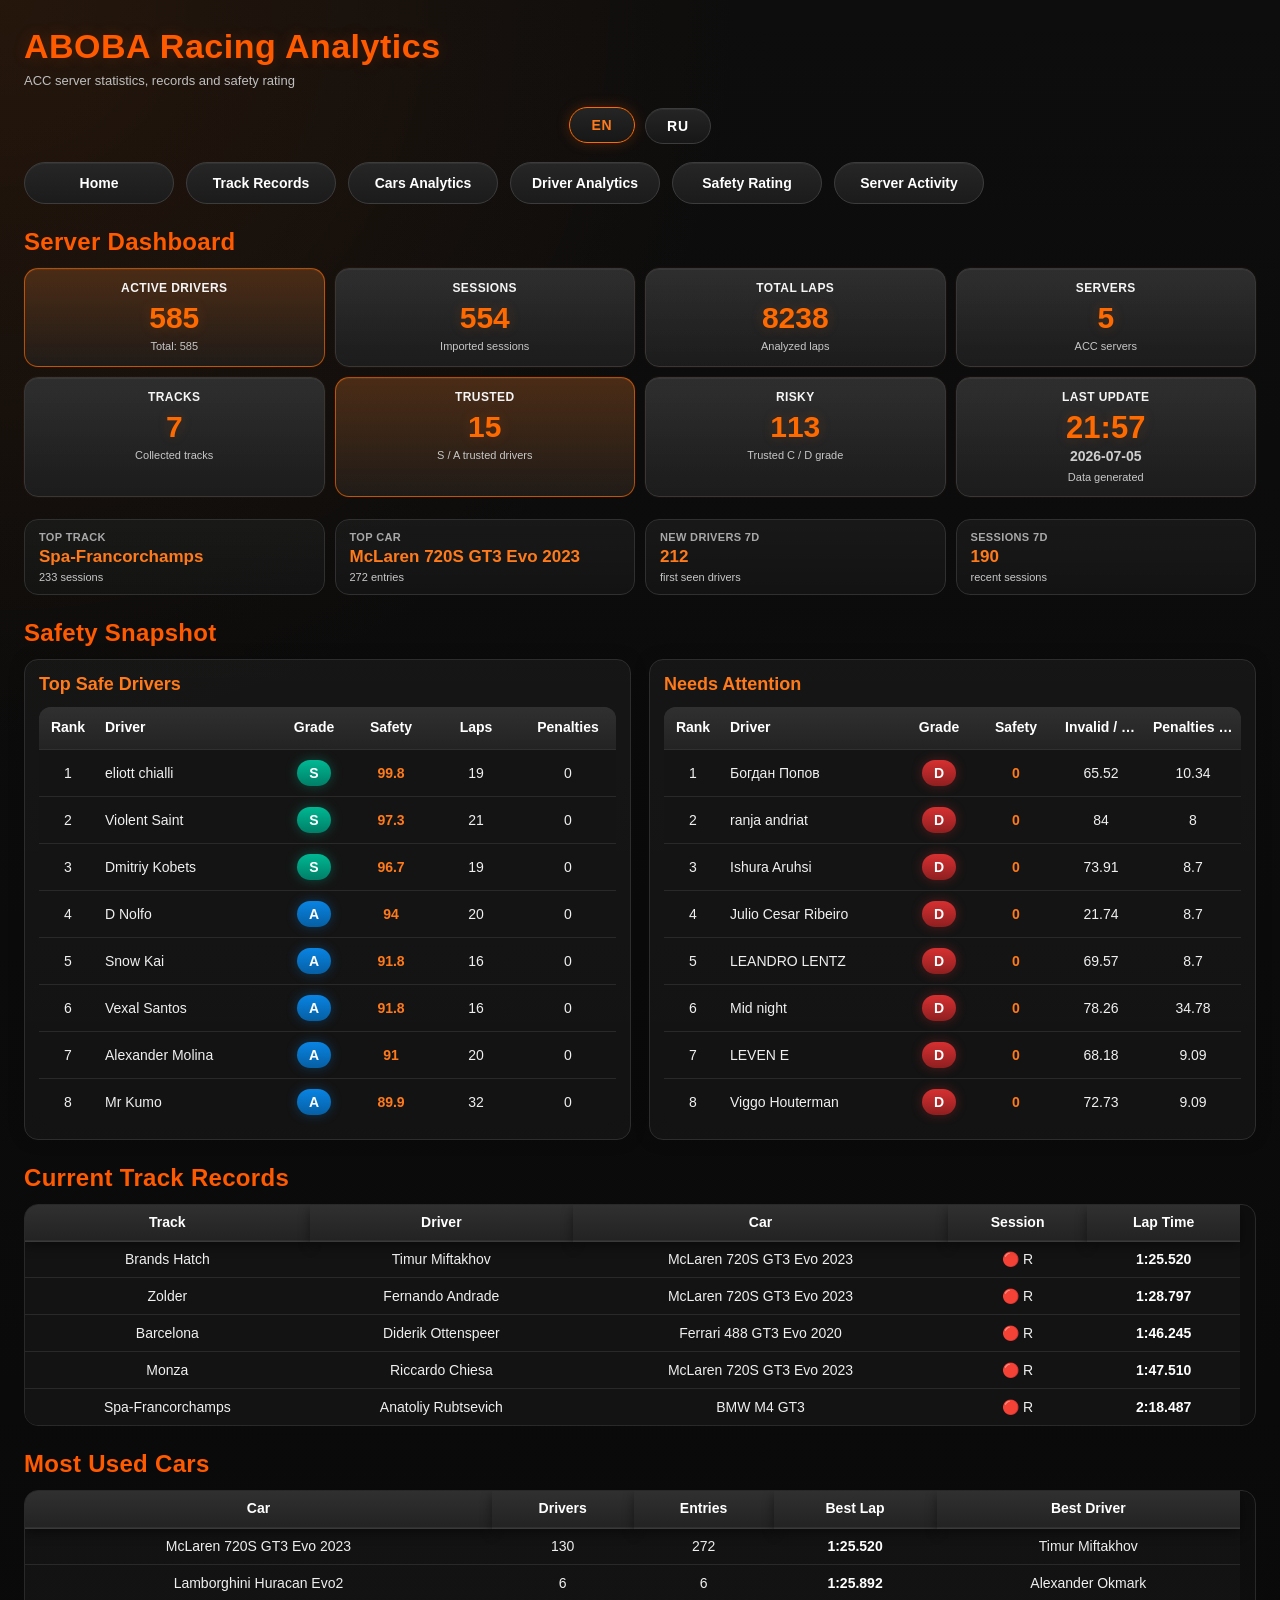
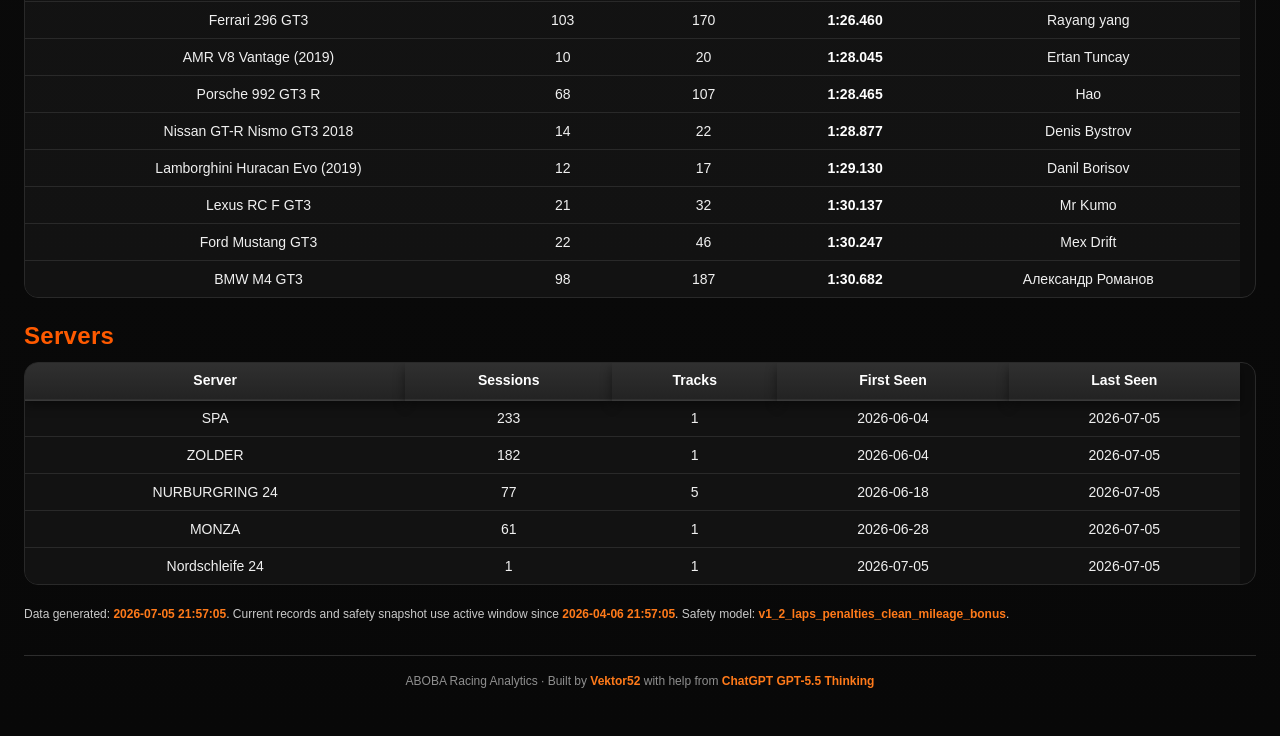
==== commit f9bd8b9d: "Update ACC analytics data" ====
--- a/index.html
+++ b/index.html
@@ -4,7 +4,7 @@
 <meta charset="utf-8">
 <meta name="viewport" content="width=device-width, initial-scale=1.0">
 <title>ABOBA Racing Analytics</title>
-<link rel="stylesheet" href="css/style.css?v=15">
+<link rel="stylesheet" href="css/style.css?v=18">
 </head>
 
 <body>
@@ -85,6 +85,7 @@
     <section class="section">
         <h2>Current Track Records</h2>
 
+        <div class="table-scroll home-table-scroll">
         <table id="currentRecordsTable">
             <thead>
                 <tr>
@@ -97,11 +98,13 @@
             </thead>
             <tbody></tbody>
         </table>
+        </div>
     </section>
 
     <section class="section">
         <h2>Most Used Cars</h2>
 
+        <div class="table-scroll home-table-scroll">
         <table id="carsTable">
             <thead>
                 <tr>
@@ -114,11 +117,13 @@
             </thead>
             <tbody></tbody>
         </table>
+        </div>
     </section>
 
     <section class="section">
         <h2>Servers</h2>
 
+        <div class="table-scroll home-table-scroll">
         <table id="serversTable">
             <thead>
                 <tr>
@@ -131,6 +136,7 @@
             </thead>
             <tbody></tbody>
         </table>
+        </div>
     </section>
 
     <p id="updatedInfo" class="updated-info"></p>
--- a/css/style.css
+++ b/css/style.css
@@ -1728,3 +1728,182 @@
         -webkit-overflow-scrolling: touch;
     }
 }
+
+/* Safety explanation accordion */
+.info-accordion {
+    margin: 18px 0 22px;
+    border: 1px solid rgba(255, 255, 255, 0.12);
+    border-radius: 16px;
+    background: linear-gradient(180deg, rgba(255, 255, 255, 0.045), rgba(255, 255, 255, 0.018));
+    overflow: hidden;
+}
+
+.info-accordion summary {
+    cursor: pointer;
+    user-select: none;
+    padding: 14px 18px;
+    font-weight: 800;
+    letter-spacing: 0.02em;
+    color: #ffffff;
+    list-style-position: inside;
+}
+
+.info-accordion summary:hover {
+    background: rgba(255, 255, 255, 0.04);
+}
+
+.info-accordion-body {
+    padding: 0 18px 16px;
+    color: #d6d6d6;
+    line-height: 1.55;
+}
+
+.info-accordion-body p {
+    margin: 10px 0;
+}
+
+.info-accordion-body ul {
+    margin: 10px 0 10px 20px;
+    padding: 0;
+}
+
+.info-accordion-body li {
+    margin: 4px 0;
+}
+
+.formula-box {
+    margin: 12px 0;
+    padding: 12px 14px;
+    border-radius: 12px;
+    border: 1px solid rgba(255, 184, 77, 0.25);
+    background: rgba(255, 184, 77, 0.08);
+    color: #ffd28a;
+    font-family: Consolas, Monaco, monospace;
+    font-size: 14px;
+    overflow-x: auto;
+    white-space: nowrap;
+}
+
+@media (max-width: 700px) {
+    .info-accordion summary {
+        padding: 13px 14px;
+    }
+
+    .info-accordion-body {
+        padding: 0 14px 14px;
+    }
+
+    .formula-box {
+        font-size: 13px;
+    }
+}
+
+/* ===== TABLE AUTO WIDTH + MOBILE SCROLL FIX ===== */
+/* Keep table content readable on mobile: tables may be wider than the screen,
+   but their own container scrolls horizontally instead of clipping the page. */
+.table-scroll,
+.home-table-scroll,
+.mini-table-scroll,
+.heatmap-scroll {
+    max-width: 100%;
+    overflow-x: auto !important;
+    overflow-y: auto;
+    -webkit-overflow-scrolling: touch;
+    overscroll-behavior-x: contain;
+}
+
+.home-table-scroll {
+    margin: 10px 0 22px 0;
+    border-radius: 14px;
+    border: 1px solid #292929;
+    background: rgba(16, 16, 16, 0.72);
+}
+
+.home-table-scroll table,
+.table-scroll table,
+.mini-table-scroll table {
+    width: max-content !important;
+    min-width: 100% !important;
+    table-layout: auto !important;
+    margin: 0 !important;
+    border-collapse: separate;
+    border-spacing: 0;
+}
+
+.home-table-scroll th,
+.home-table-scroll td,
+.table-scroll th,
+.table-scroll td,
+.mini-table-scroll th,
+.mini-table-scroll td {
+    width: auto !important;
+    min-width: max-content;
+    max-width: none !important;
+    white-space: nowrap;
+    text-align: center !important;
+    vertical-align: middle;
+    overflow: visible !important;
+    text-overflow: clip !important;
+}
+
+/* Slightly more room for naturally long content columns. */
+.home-table-scroll td:first-child,
+.home-table-scroll th:first-child,
+.driver-table-scroll td:nth-child(3),
+.driver-table-scroll th:nth-child(3),
+.driver-table-scroll td:nth-child(9),
+.driver-table-scroll th:nth-child(9),
+.driver-table-scroll td:nth-child(10),
+.driver-table-scroll th:nth-child(10) {
+    padding-left: 16px;
+    padding-right: 16px;
+}
+
+/* Sticky header inside scroll containers. */
+.table-scroll thead th,
+.home-table-scroll thead th,
+.mini-table-scroll thead th {
+    position: sticky;
+    top: 0;
+    z-index: 20;
+    background: linear-gradient(180deg, #2d2d2d 0%, #202020 100%);
+}
+
+/* Main-page tables should never be clipped on phones. */
+@media (max-width: 900px) {
+    .home-table-scroll table,
+    #currentRecordsTable,
+    #carsTable,
+    #serversTable {
+        min-width: max-content !important;
+        width: max-content !important;
+    }
+
+    .home-table-scroll th,
+    .home-table-scroll td {
+        font-size: 13px;
+        padding: 10px 12px;
+    }
+}
+
+/* Driver Analytics: let columns fit content, and use horizontal scroll for the full table. */
+.driver-table-scroll table {
+    min-width: max-content !important;
+    width: max-content !important;
+}
+
+.driver-table-scroll th,
+.driver-table-scroll td {
+    min-width: max-content;
+}
+
+/* Safety page still needs enough width for all numeric columns, but without huge empty columns. */
+.safety-table-scroll table {
+    min-width: max-content !important;
+    width: max-content !important;
+}
+
+.safety-table-scroll th,
+.safety-table-scroll td {
+    min-width: max-content;
+}
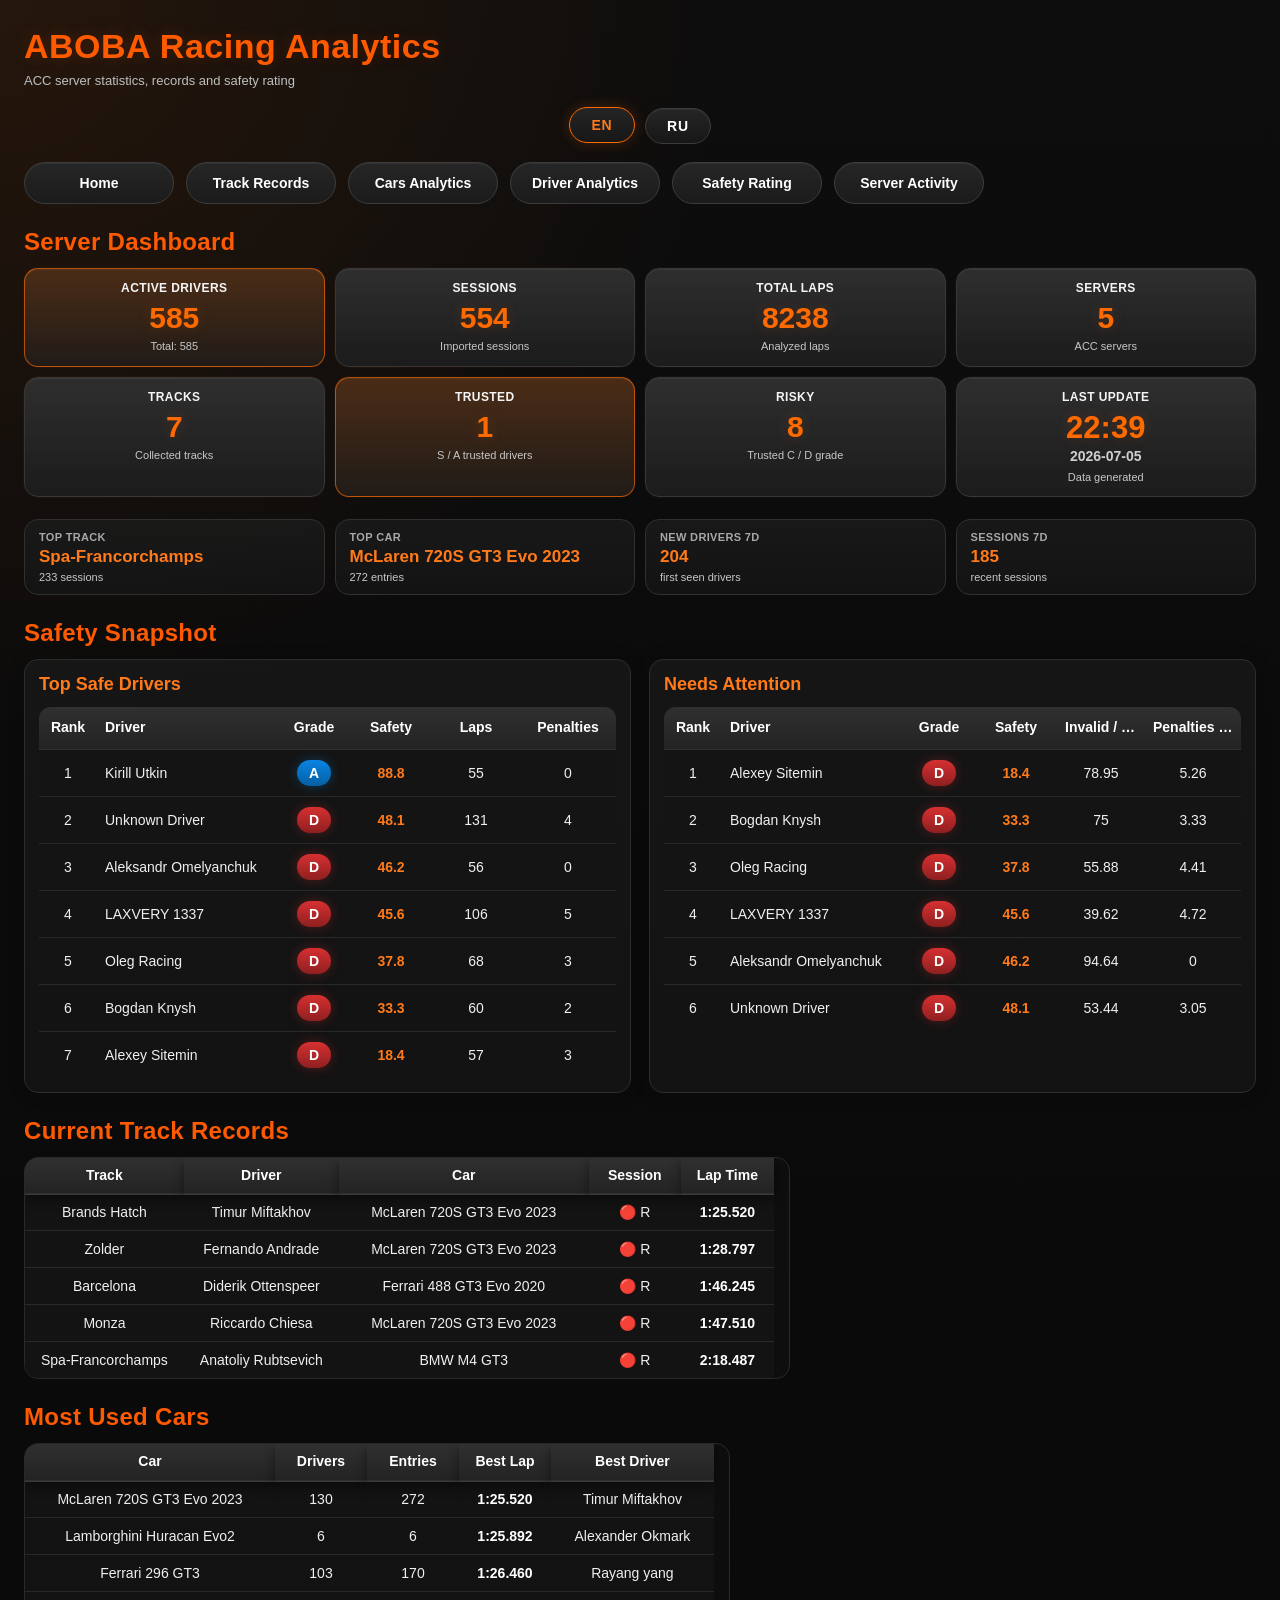
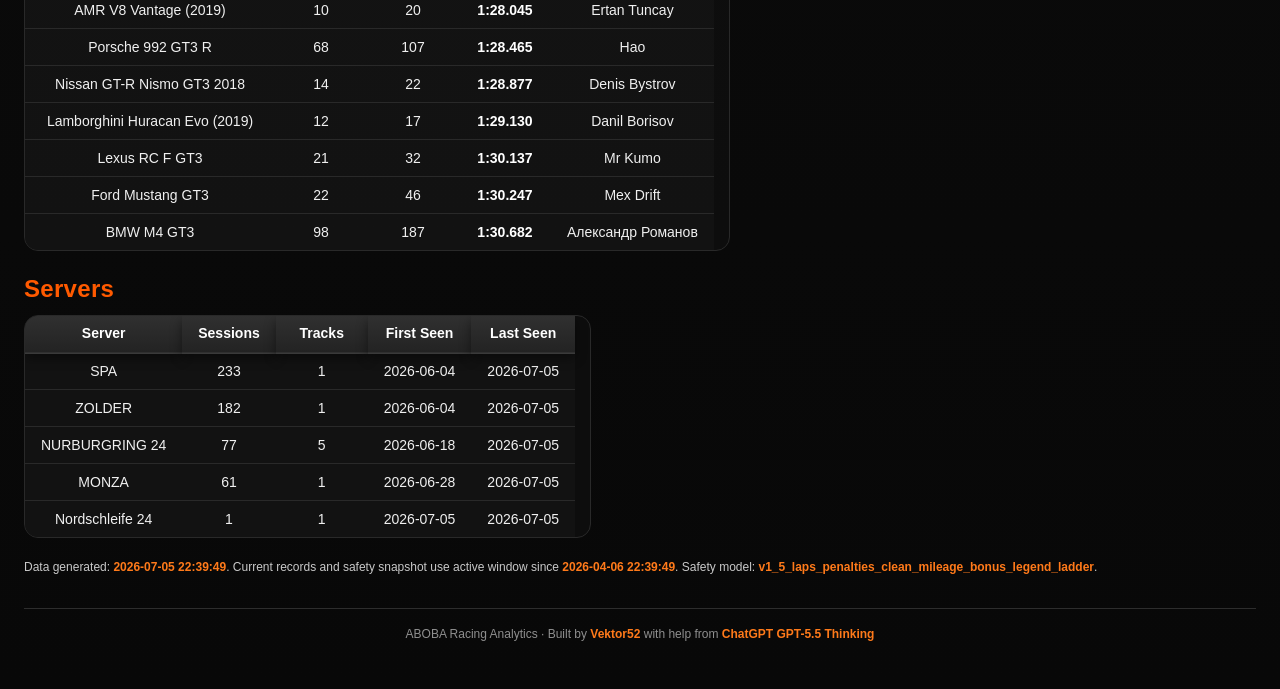
==== commit e971ac2b: "Update ACC analytics data" ====
--- a/index.html
+++ b/index.html
@@ -4,7 +4,7 @@
 <meta charset="utf-8">
 <meta name="viewport" content="width=device-width, initial-scale=1.0">
 <title>ABOBA Racing Analytics</title>
-<link rel="stylesheet" href="css/style.css?v=18">
+<link rel="stylesheet" href="css/style.css?v=19">
 </head>
 
 <body>
@@ -150,7 +150,7 @@
 <script src="js/cars.js?v=8"></script>
 <script src="js/index.js?v=9"></script>
 
-<script src="js/i18n.js?v=4"></script>
+<script src="js/i18n.js?v=11"></script>
 
 </body>
 </html>
--- a/css/style.css
+++ b/css/style.css
@@ -1907,3 +1907,177 @@
 .safety-table-scroll td {
     min-width: max-content;
 }
+
+/* ===== SAFETY CARDS + TABLE WIDTH FIX v19 ===== */
+
+/* Restore styled KPI cards on Safety page. */
+.stats-grid {
+    display: grid;
+    grid-template-columns: repeat(4, minmax(150px, 1fr));
+    gap: 10px;
+    margin: 8px 0 22px 0;
+}
+
+.stat-card {
+    min-height: 86px;
+    padding: 12px 10px;
+    text-align: center;
+    border-radius: 14px;
+    border: 1px solid #373737;
+    background:
+        linear-gradient(180deg, rgba(255,255,255,0.045), rgba(255,255,255,0.015)),
+        linear-gradient(180deg, #252525 0%, #181818 100%);
+    box-shadow:
+        inset 0 1px 0 rgba(255,255,255,0.05),
+        0 0 0 1px rgba(255, 106, 0, 0.04);
+}
+
+.stat-card.accent {
+    border-color: rgba(255, 106, 0, 0.65);
+    background:
+        linear-gradient(180deg, rgba(255,106,0,0.15), rgba(255,106,0,0.035)),
+        linear-gradient(180deg, #2b211a 0%, #181818 100%);
+}
+
+.stat-title {
+    color: #f5f5f5;
+    font-size: 12px;
+    font-weight: 800;
+    text-transform: uppercase;
+    letter-spacing: 0.4px;
+    margin-bottom: 8px;
+}
+
+.stat-value {
+    color: #ff6a00;
+    font-size: 30px;
+    font-weight: 900;
+    line-height: 1;
+    margin-bottom: 7px;
+    text-shadow: 0 0 14px rgba(255, 106, 0, 0.18);
+}
+
+.stat-subtitle {
+    color: #c7c7c7;
+    font-size: 11px;
+    line-height: 1.25;
+}
+
+/* Desktop: table scroll windows shrink to the actual table width instead of stretching across empty space.
+   Mobile: max-width keeps the horizontal scroll behavior. */
+.table-scroll,
+.driver-table-scroll,
+.safety-table-scroll,
+.compare-table-scroll,
+.activity-table-scroll,
+.mini-table-scroll,
+.home-table-scroll {
+    display: block;
+    width: fit-content;
+    max-width: 100%;
+    margin-right: auto;
+    overflow-x: auto;
+    overflow-y: auto;
+}
+
+/* Let smaller home tables size by content while preserving mobile scroll. */
+.home-table-scroll table {
+    table-layout: auto !important;
+    width: max-content !important;
+    min-width: min(760px, 100%) !important;
+    max-width: none !important;
+}
+
+.home-table-scroll th,
+.home-table-scroll td {
+    text-align: center;
+    white-space: nowrap;
+}
+
+.home-table-scroll th:first-child,
+.home-table-scroll td:first-child,
+#currentRecordsTable th:nth-child(2),
+#currentRecordsTable td:nth-child(2),
+#currentRecordsTable th:nth-child(3),
+#currentRecordsTable td:nth-child(3),
+#carsTable th:nth-child(1),
+#carsTable td:nth-child(1),
+#carsTable th:nth-child(5),
+#carsTable td:nth-child(5),
+#serversTable th:nth-child(1),
+#serversTable td:nth-child(1) {
+    text-align: left;
+}
+
+#currentRecordsTable th,
+#currentRecordsTable td,
+#carsTable th,
+#carsTable td,
+#serversTable th,
+#serversTable td {
+    width: auto !important;
+    min-width: 92px;
+    padding-left: 16px;
+    padding-right: 16px;
+}
+
+#currentRecordsTable th:nth-child(3),
+#currentRecordsTable td:nth-child(3),
+#carsTable th:nth-child(1),
+#carsTable td:nth-child(1) {
+    min-width: 250px;
+}
+
+#serversTable th:nth-child(1),
+#serversTable td:nth-child(1),
+#currentRecordsTable th:nth-child(1),
+#currentRecordsTable td:nth-child(1) {
+    min-width: 150px;
+}
+
+/* Keep main data tables compact on desktop while still scrollable on phones. */
+.records-table-scroll,
+.cars-table-scroll,
+.driver-table-scroll,
+.safety-table-scroll,
+.activity-table-scroll,
+.compare-table-scroll {
+    width: fit-content !important;
+    max-width: 100% !important;
+}
+
+/* Safety table should not look like an oversized empty window. */
+.safety-table-scroll table {
+    width: max-content !important;
+    min-width: 1280px !important;
+    table-layout: auto !important;
+}
+
+.safety-table-scroll th,
+.safety-table-scroll td {
+    text-align: center;
+    min-width: 72px;
+    padding-left: 12px;
+    padding-right: 12px;
+}
+
+.safety-table-scroll th:nth-child(2),
+.safety-table-scroll td:nth-child(2) {
+    min-width: 180px;
+    text-align: left;
+}
+
+.safety-table-scroll th:nth-child(5),
+.safety-table-scroll td:nth-child(5) {
+    min-width: 136px !important;
+}
+
+@media (max-width: 760px) {
+    .stats-grid {
+        grid-template-columns: repeat(2, minmax(140px, 1fr));
+    }
+
+    .home-table-scroll table {
+        min-width: 720px !important;
+    }
+}
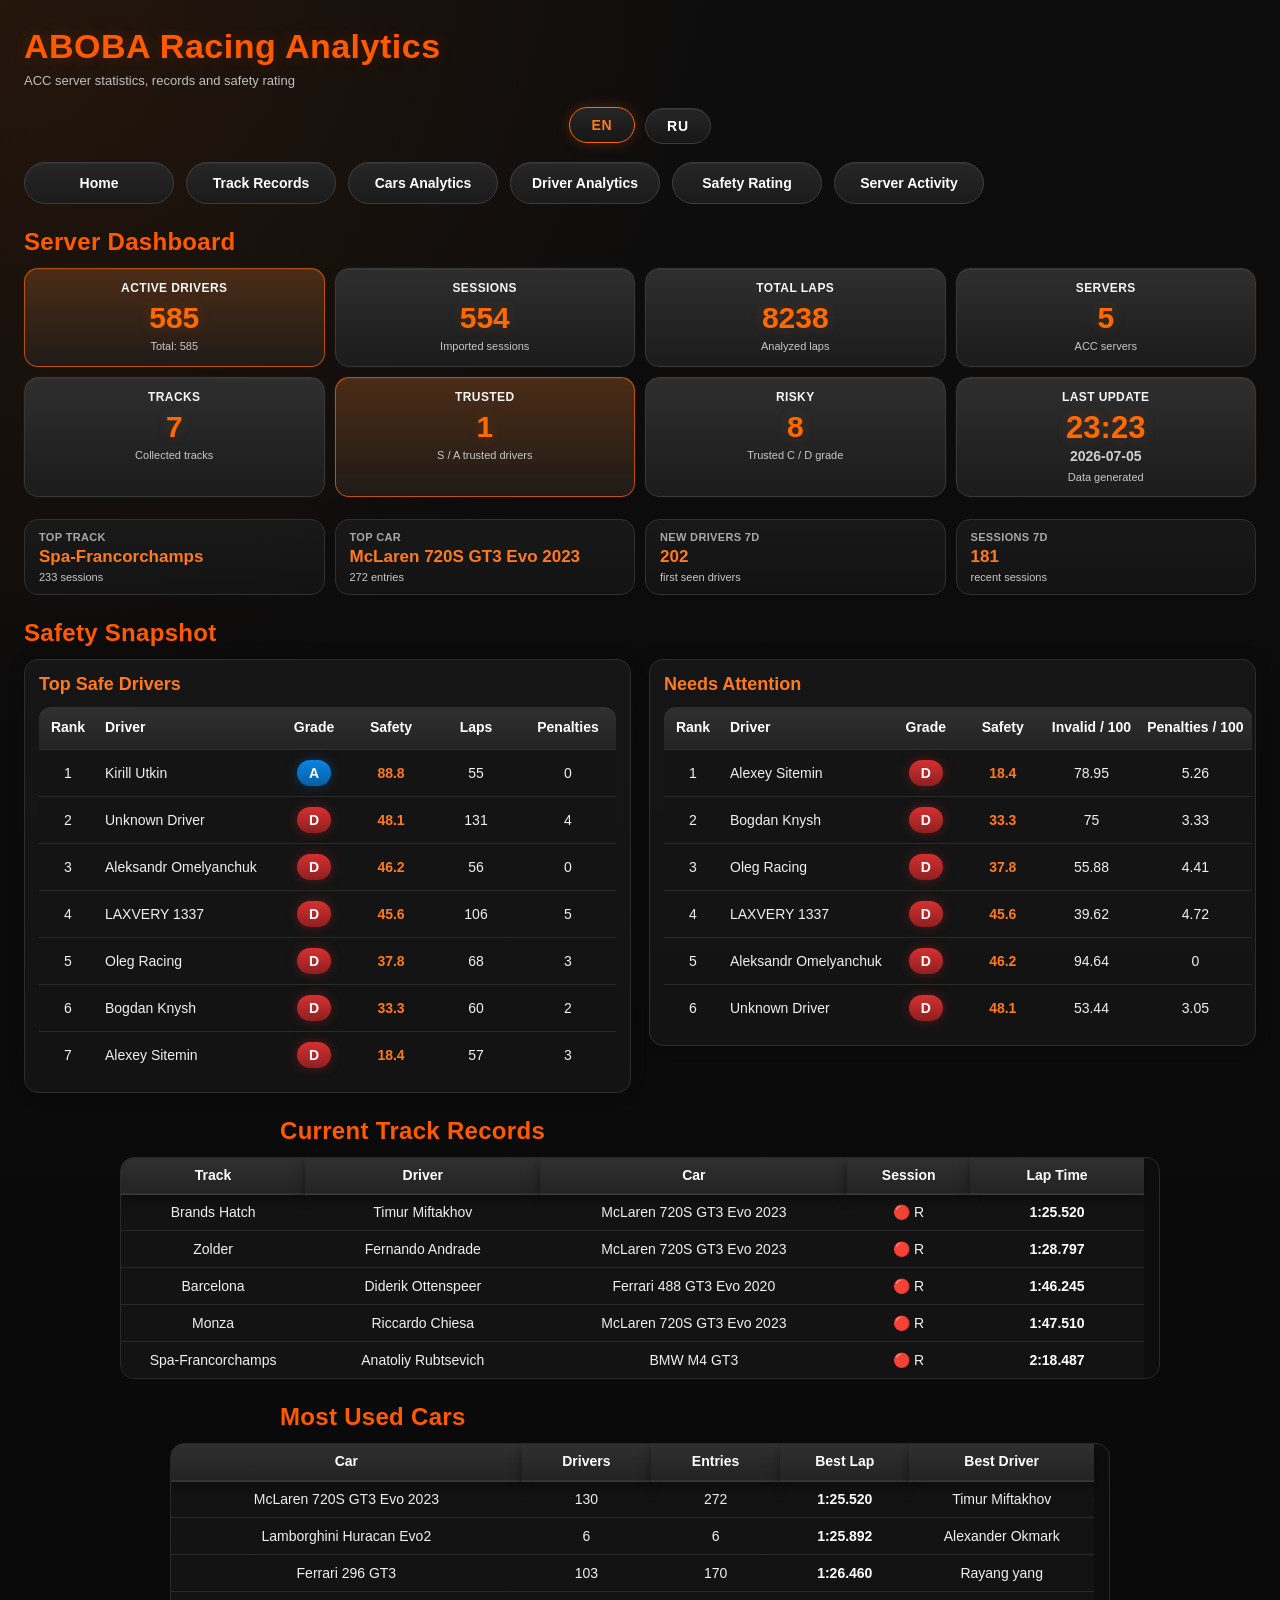
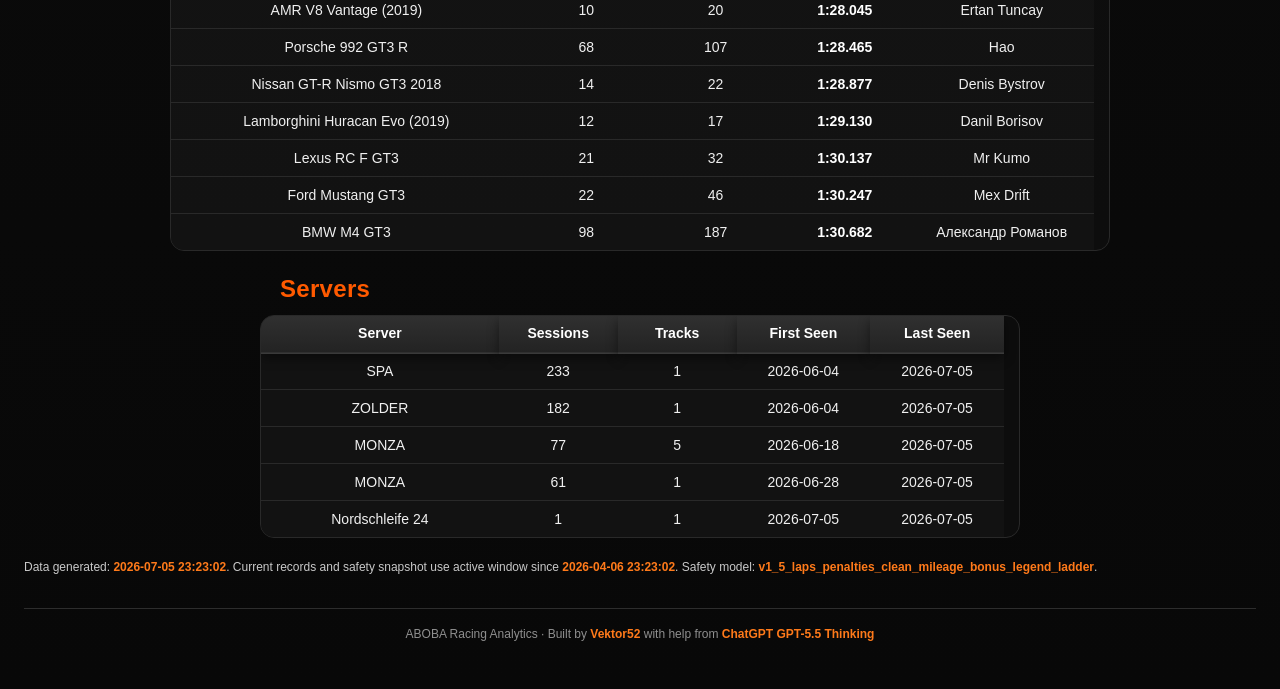
==== commit 950804ca: "Update ACC analytics data" ====
--- a/index.html
+++ b/index.html
@@ -4,7 +4,7 @@
 <meta charset="utf-8">
 <meta name="viewport" content="width=device-width, initial-scale=1.0">
 <title>ABOBA Racing Analytics</title>
-<link rel="stylesheet" href="css/style.css?v=19">
+<link rel="stylesheet" href="css/style.css?v=21">
 </head>
 
 <body>
@@ -150,7 +150,7 @@
 <script src="js/cars.js?v=8"></script>
 <script src="js/index.js?v=9"></script>
 
-<script src="js/i18n.js?v=11"></script>
+<script src="js/i18n.js?v=12"></script>
 
 </body>
 </html>
--- a/css/style.css
+++ b/css/style.css
@@ -2081,3 +2081,447 @@
         min-width: 720px !important;
     }
 }
+
+
+/* ===== FINAL LAYOUT POLISH v20 ===== */
+
+/* Keep page content visually centered and avoid left-biased table cards. */
+.section {
+    width: 100%;
+}
+
+.section > h2,
+.section > .updated-info,
+.section > #recordsInfo,
+.section > #carsInfo,
+.section > #driversInfo,
+.section > #safetyInfo,
+.section > #activityInfo {
+    max-width: 100%;
+}
+
+/* All scrollable table windows are centered by default.
+   On desktop the card follows the table width; on mobile it keeps full scroll behavior. */
+.table-scroll,
+.home-table-scroll,
+.records-table-scroll,
+.cars-table-scroll,
+.driver-table-scroll,
+.safety-table-scroll,
+.activity-table-scroll,
+.compare-table-scroll,
+.mini-table-scroll {
+    display: block !important;
+    width: fit-content !important;
+    max-width: 100% !important;
+    margin-left: auto !important;
+    margin-right: auto !important;
+    overflow-x: auto !important;
+    overflow-y: auto;
+    -webkit-overflow-scrolling: touch;
+    border-radius: 14px;
+}
+
+/* Tables size by content instead of leaving a large empty right side. */
+.table-scroll > table,
+.home-table-scroll > table,
+.records-table-scroll > table,
+.cars-table-scroll > table,
+.driver-table-scroll > table,
+.safety-table-scroll > table,
+.activity-table-scroll > table,
+.compare-table-scroll > table,
+.mini-table-scroll > table {
+    table-layout: auto !important;
+    width: max-content !important;
+    min-width: max-content !important;
+    max-width: none !important;
+    margin: 0 !important;
+    border-collapse: separate;
+    border-spacing: 0;
+}
+
+/* Keep cells clean, centered and wide enough for headers/content. */
+.table-scroll th,
+.table-scroll td,
+.home-table-scroll th,
+.home-table-scroll td,
+.records-table-scroll th,
+.records-table-scroll td,
+.cars-table-scroll th,
+.cars-table-scroll td,
+.driver-table-scroll th,
+.driver-table-scroll td,
+.safety-table-scroll th,
+.safety-table-scroll td,
+.activity-table-scroll th,
+.activity-table-scroll td,
+.compare-table-scroll th,
+.compare-table-scroll td,
+.mini-table-scroll th,
+.mini-table-scroll td {
+    width: auto !important;
+    min-width: max-content !important;
+    max-width: none !important;
+    text-align: center !important;
+    vertical-align: middle;
+    white-space: nowrap;
+    padding-left: 14px;
+    padding-right: 14px;
+}
+
+/* Name/content columns can stay readable while the rest remains compact. */
+.table-name-cell,
+.driver-name-cell,
+#recordsTable td:nth-child(1),
+#recordsTable td:nth-child(2),
+#recordsTable td:nth-child(3),
+#recordsTable td:nth-child(5),
+#carsTable td:nth-child(2),
+#driversTable td:nth-child(3),
+#driversTable td:nth-child(9),
+#driversTable td:nth-child(10),
+#currentRecordsTable td:nth-child(1),
+#currentRecordsTable td:nth-child(2),
+#currentRecordsTable td:nth-child(3),
+#serversTable td:nth-child(1),
+#activityDetailTable td:nth-child(2),
+#activityDetailTable td:nth-child(3),
+#activityDetailTable td:nth-child(9) {
+    padding-left: 18px !important;
+    padding-right: 18px !important;
+}
+
+/* Sticky headers stay aligned with the body inside each scroll window. */
+.table-scroll thead th,
+.home-table-scroll thead th,
+.records-table-scroll thead th,
+.cars-table-scroll thead th,
+.driver-table-scroll thead th,
+.safety-table-scroll thead th,
+.activity-table-scroll thead th,
+.compare-table-scroll thead th,
+.mini-table-scroll thead th {
+    position: sticky;
+    top: 0;
+    z-index: 25;
+    background: linear-gradient(180deg, #2d2d2d 0%, #202020 100%);
+}
+
+/* Center the main cards/graphs consistently. */
+.panel-box,
+.info-accordion,
+.compare-panel,
+.activity-panel {
+    margin-left: auto;
+    margin-right: auto;
+}
+
+/* Home snapshot panels should keep their own internal width and align cleanly. */
+.split-grid {
+    align-items: start;
+}
+
+.panel-box table {
+    width: max-content !important;
+    min-width: 100% !important;
+}
+
+/* Track Records page polish: make it feel like the newer pages. */
+#recordsTable th,
+#recordsTable td {
+    padding-top: 11px;
+    padding-bottom: 11px;
+}
+
+.records-table-scroll {
+    box-shadow: 0 0 18px rgba(0,0,0,0.18);
+}
+
+#recordsInfo {
+    text-align: center;
+}
+
+/* Safety confidence badges restored. */
+.confidence-badge {
+    display: inline-flex;
+    align-items: center;
+    justify-content: center;
+    min-width: 86px;
+    padding: 5px 10px;
+    border-radius: 999px;
+    font-size: 12px;
+    font-weight: 900;
+    letter-spacing: 0.02em;
+    color: #ffffff;
+    border: 1px solid rgba(255,255,255,0.12);
+    box-shadow: inset 0 1px 0 rgba(255,255,255,0.08);
+}
+
+.confidence-low {
+    background: linear-gradient(180deg, #4a4a4a, #262626);
+    color: #d8d8d8;
+}
+
+.confidence-medium {
+    background: linear-gradient(180deg, #e0b400, #8a6b00);
+    color: #101010;
+}
+
+.confidence-high {
+    background: linear-gradient(180deg, #00a86b, #006b45);
+}
+
+.confidence-veteran {
+    background: linear-gradient(180deg, #0078d7, #004f92);
+}
+
+.confidence-legend {
+    background: linear-gradient(180deg, #9b59ff, #5e2fb0);
+}
+
+.confidence-server-legend {
+    background: linear-gradient(180deg, #ffb000, #a46200);
+    color: #111111;
+    min-width: 140px;
+}
+
+/* Safety table can be content-sized now, not hard-coded wider than needed. */
+.safety-table-scroll table {
+    min-width: max-content !important;
+    width: max-content !important;
+}
+
+.safety-table-scroll th:nth-child(5),
+.safety-table-scroll td:nth-child(5) {
+    min-width: max-content !important;
+}
+
+/* Desktop: visually center narrower table sections with their headings. */
+@media (min-width: 901px) {
+    .section:has(> .home-table-scroll),
+    .section:has(> .records-table-scroll),
+    .section:has(> .cars-table-scroll),
+    .section:has(> .safety-table-scroll),
+    .section:has(> .driver-table-scroll),
+    .section:has(> .activity-table-scroll) {
+        text-align: left;
+    }
+
+    .section:has(> .home-table-scroll) > h2,
+    .section:has(> .records-table-scroll) > h2,
+    .section:has(> .cars-table-scroll) > h2 {
+        width: fit-content;
+        min-width: min(100%, 720px);
+        margin-left: auto;
+        margin-right: auto;
+    }
+}
+
+/* Mobile/tablet: use the available width and keep horizontal scrolling. */
+@media (max-width: 900px) {
+    .table-scroll,
+    .home-table-scroll,
+    .records-table-scroll,
+    .cars-table-scroll,
+    .driver-table-scroll,
+    .safety-table-scroll,
+    .activity-table-scroll,
+    .compare-table-scroll,
+    .mini-table-scroll {
+        width: 100% !important;
+        max-width: 100% !important;
+        margin-left: 0 !important;
+        margin-right: 0 !important;
+    }
+
+    .table-scroll > table,
+    .home-table-scroll > table,
+    .records-table-scroll > table,
+    .cars-table-scroll > table,
+    .driver-table-scroll > table,
+    .safety-table-scroll > table,
+    .activity-table-scroll > table,
+    .compare-table-scroll > table,
+    .mini-table-scroll > table {
+        min-width: max-content !important;
+        width: max-content !important;
+    }
+
+    .confidence-badge {
+        min-width: 78px;
+    }
+
+    .confidence-server-legend {
+        min-width: 132px;
+    }
+}
+
+/* ===== PRESENTATION SIZE POLISH v21 ===== */
+/* Keep the compact/centered style for data tables, but restore presentation-sized
+   cards on Home and Server Activity. */
+
+/* Server Activity must stay wide and dashboard-like, not shrink to content. */
+.activity-chart-grid {
+    width: 100% !important;
+    max-width: 100% !important;
+    display: grid !important;
+    grid-template-columns: minmax(0, 1fr) minmax(0, 1fr) !important;
+    gap: 18px !important;
+    align-items: stretch !important;
+    justify-items: stretch !important;
+}
+
+.activity-chart-grid > .activity-panel,
+.activity-chart-grid > .panel-box {
+    width: 100% !important;
+    max-width: 100% !important;
+    min-width: 0 !important;
+    margin-left: 0 !important;
+    margin-right: 0 !important;
+}
+
+.activity-chart-grid > .activity-panel-wide {
+    grid-column: 1 / -1 !important;
+}
+
+.activity-panel {
+    min-height: 320px !important;
+}
+
+.svg-chart-box,
+#activityDateChart,
+#activityHeatmap,
+.heatmap-scroll {
+    width: 100% !important;
+    max-width: 100% !important;
+}
+
+.activity-svg {
+    width: 100% !important;
+}
+
+/* Bar-chart panels should use the full card width. */
+.bar-chart,
+#activityServerChart,
+#activityTrackChart,
+#activitySessionTypeChart,
+#activityCarChart {
+    width: 100% !important;
+}
+
+@media (max-width: 1100px) {
+    .activity-chart-grid {
+        grid-template-columns: 1fr !important;
+    }
+}
+
+/* Home page: make summary panels/tables look like cards again, not tiny islands. */
+.split-grid {
+    width: 100% !important;
+    max-width: 100% !important;
+    justify-items: stretch !important;
+}
+
+.split-grid > .panel-box {
+    width: 100% !important;
+    max-width: 100% !important;
+    margin-left: 0 !important;
+    margin-right: 0 !important;
+}
+
+.home-table-scroll {
+    width: min(100%, 980px) !important;
+    max-width: 100% !important;
+    margin-left: auto !important;
+    margin-right: auto !important;
+    overflow-x: auto !important;
+}
+
+.home-table-scroll:has(#currentRecordsTable) {
+    width: min(100%, 1040px) !important;
+}
+
+.home-table-scroll:has(#carsTable) {
+    width: min(100%, 940px) !important;
+}
+
+.home-table-scroll:has(#serversTable) {
+    width: min(100%, 760px) !important;
+}
+
+.home-table-scroll > table {
+    width: 100% !important;
+    min-width: 720px !important;
+    table-layout: fixed !important;
+}
+
+.home-table-scroll:has(#serversTable) > table {
+    min-width: 640px !important;
+}
+
+#currentRecordsTable th,
+#currentRecordsTable td,
+#carsTable th,
+#carsTable td,
+#serversTable th,
+#serversTable td {
+    overflow: hidden !important;
+    text-overflow: ellipsis !important;
+    white-space: nowrap !important;
+}
+
+/* Restore readable proportional widths for home tables. */
+#currentRecordsTable th:nth-child(1),
+#currentRecordsTable td:nth-child(1) { width: 18% !important; text-align: center !important; }
+#currentRecordsTable th:nth-child(2),
+#currentRecordsTable td:nth-child(2) { width: 23% !important; text-align: center !important; }
+#currentRecordsTable th:nth-child(3),
+#currentRecordsTable td:nth-child(3) { width: 30% !important; text-align: center !important; }
+#currentRecordsTable th:nth-child(4),
+#currentRecordsTable td:nth-child(4) { width: 12% !important; text-align: center !important; }
+#currentRecordsTable th:nth-child(5),
+#currentRecordsTable td:nth-child(5) { width: 17% !important; text-align: center !important; }
+
+#carsTable th:nth-child(1),
+#carsTable td:nth-child(1) { width: 38% !important; text-align: center !important; }
+#carsTable th:nth-child(2),
+#carsTable td:nth-child(2),
+#carsTable th:nth-child(3),
+#carsTable td:nth-child(3),
+#carsTable th:nth-child(4),
+#carsTable td:nth-child(4) { width: 14% !important; text-align: center !important; }
+#carsTable th:nth-child(5),
+#carsTable td:nth-child(5) { width: 20% !important; text-align: center !important; }
+
+#serversTable th:nth-child(1),
+#serversTable td:nth-child(1) { width: 32% !important; text-align: center !important; }
+#serversTable th:nth-child(2),
+#serversTable td:nth-child(2),
+#serversTable th:nth-child(3),
+#serversTable td:nth-child(3) { width: 16% !important; text-align: center !important; }
+#serversTable th:nth-child(4),
+#serversTable td:nth-child(4),
+#serversTable th:nth-child(5),
+#serversTable td:nth-child(5) { width: 18% !important; text-align: center !important; }
+
+/* Keep page headings centered above their table cards. */
+.section:has(.home-table-scroll) > h2,
+.section:has(.records-table-scroll) > h2,
+.section:has(.cars-table-scroll) > h2 {
+    text-align: left;
+}
+
+@media (max-width: 900px) {
+    .home-table-scroll {
+        width: 100% !important;
+        margin-left: 0 !important;
+        margin-right: 0 !important;
+    }
+
+    .home-table-scroll > table {
+        width: max-content !important;
+        min-width: 720px !important;
+        table-layout: auto !important;
+    }
+}
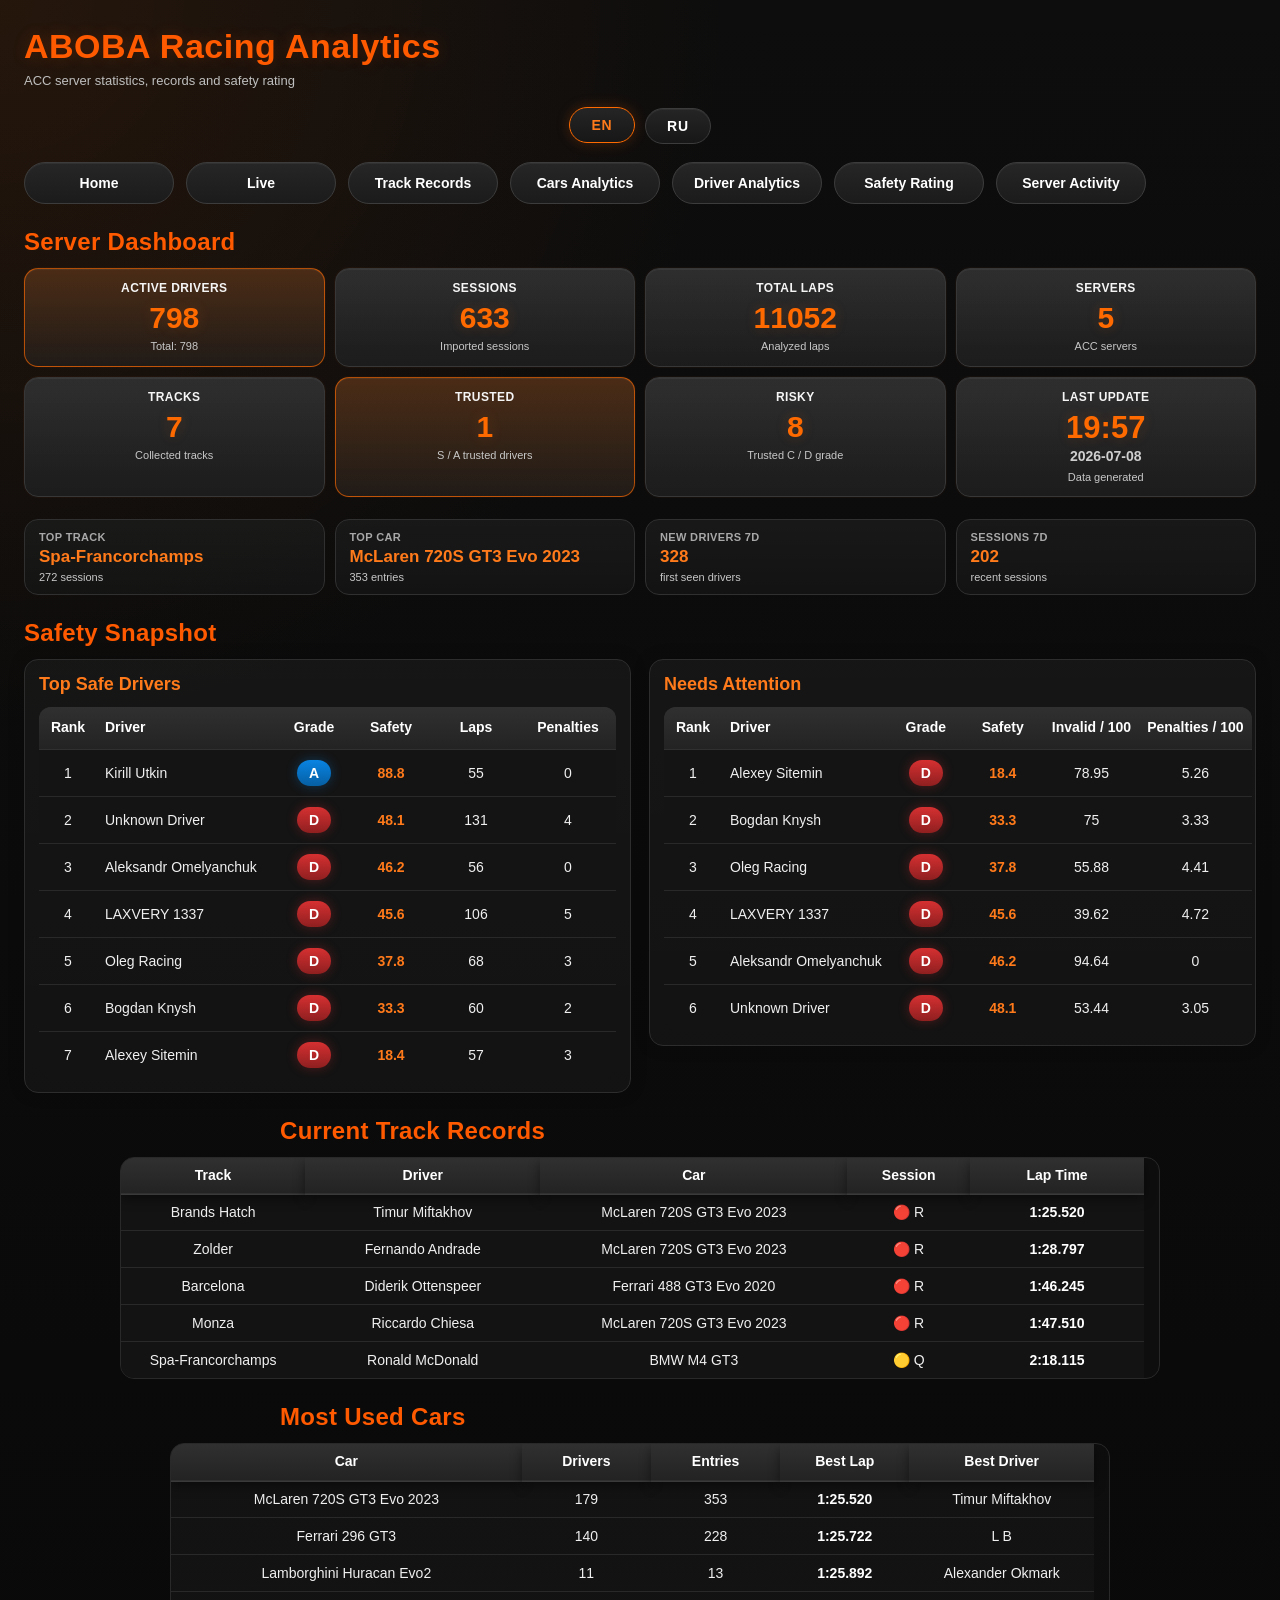
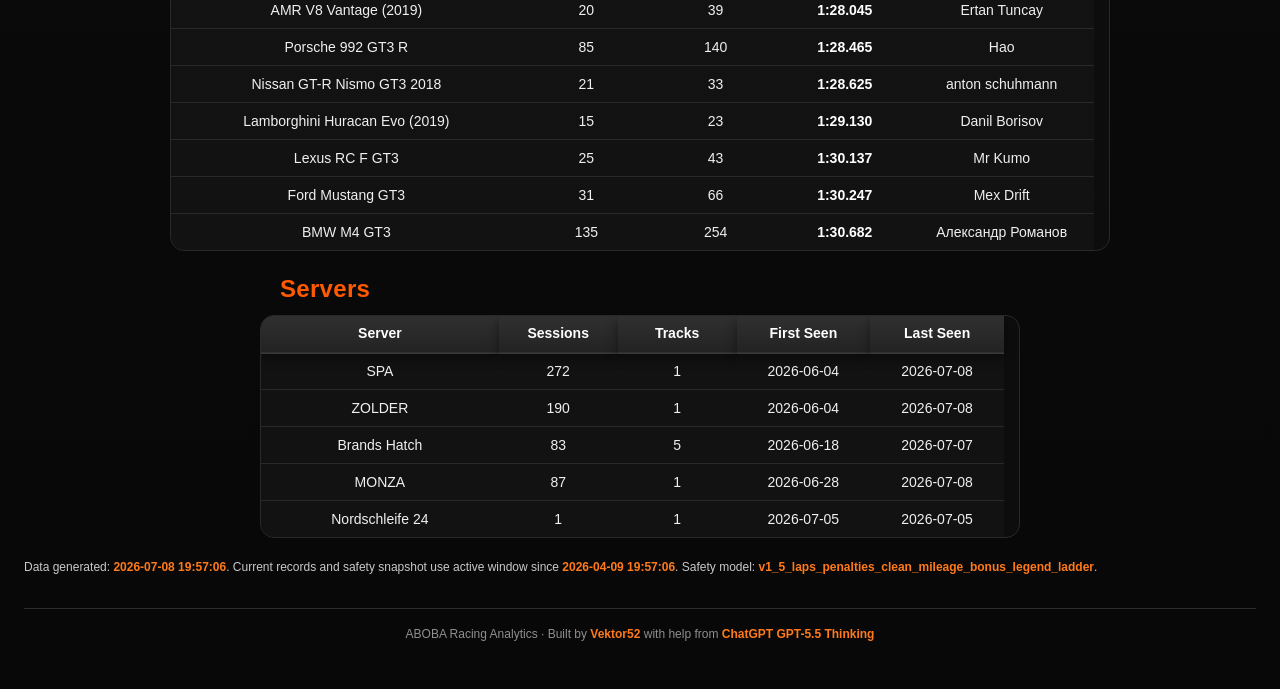
==== commit 966cccd1: "Update ACC analytics data" ====
--- a/index.html
+++ b/index.html
@@ -26,6 +26,7 @@
 
     <nav class="menu">
     <a href="index.html">Home</a>
+    <a href="live.html">Live</a>
     <a href="records.html">Track Records</a>
     <a href="cars.html">Cars Analytics</a>
     <a href="driver_stats.html">Driver Analytics</a>
@@ -150,7 +151,7 @@
 <script src="js/cars.js?v=8"></script>
 <script src="js/index.js?v=9"></script>
 
-<script src="js/i18n.js?v=12"></script>
+<script src="js/i18n.js?v=13"></script>
 
 </body>
 </html>
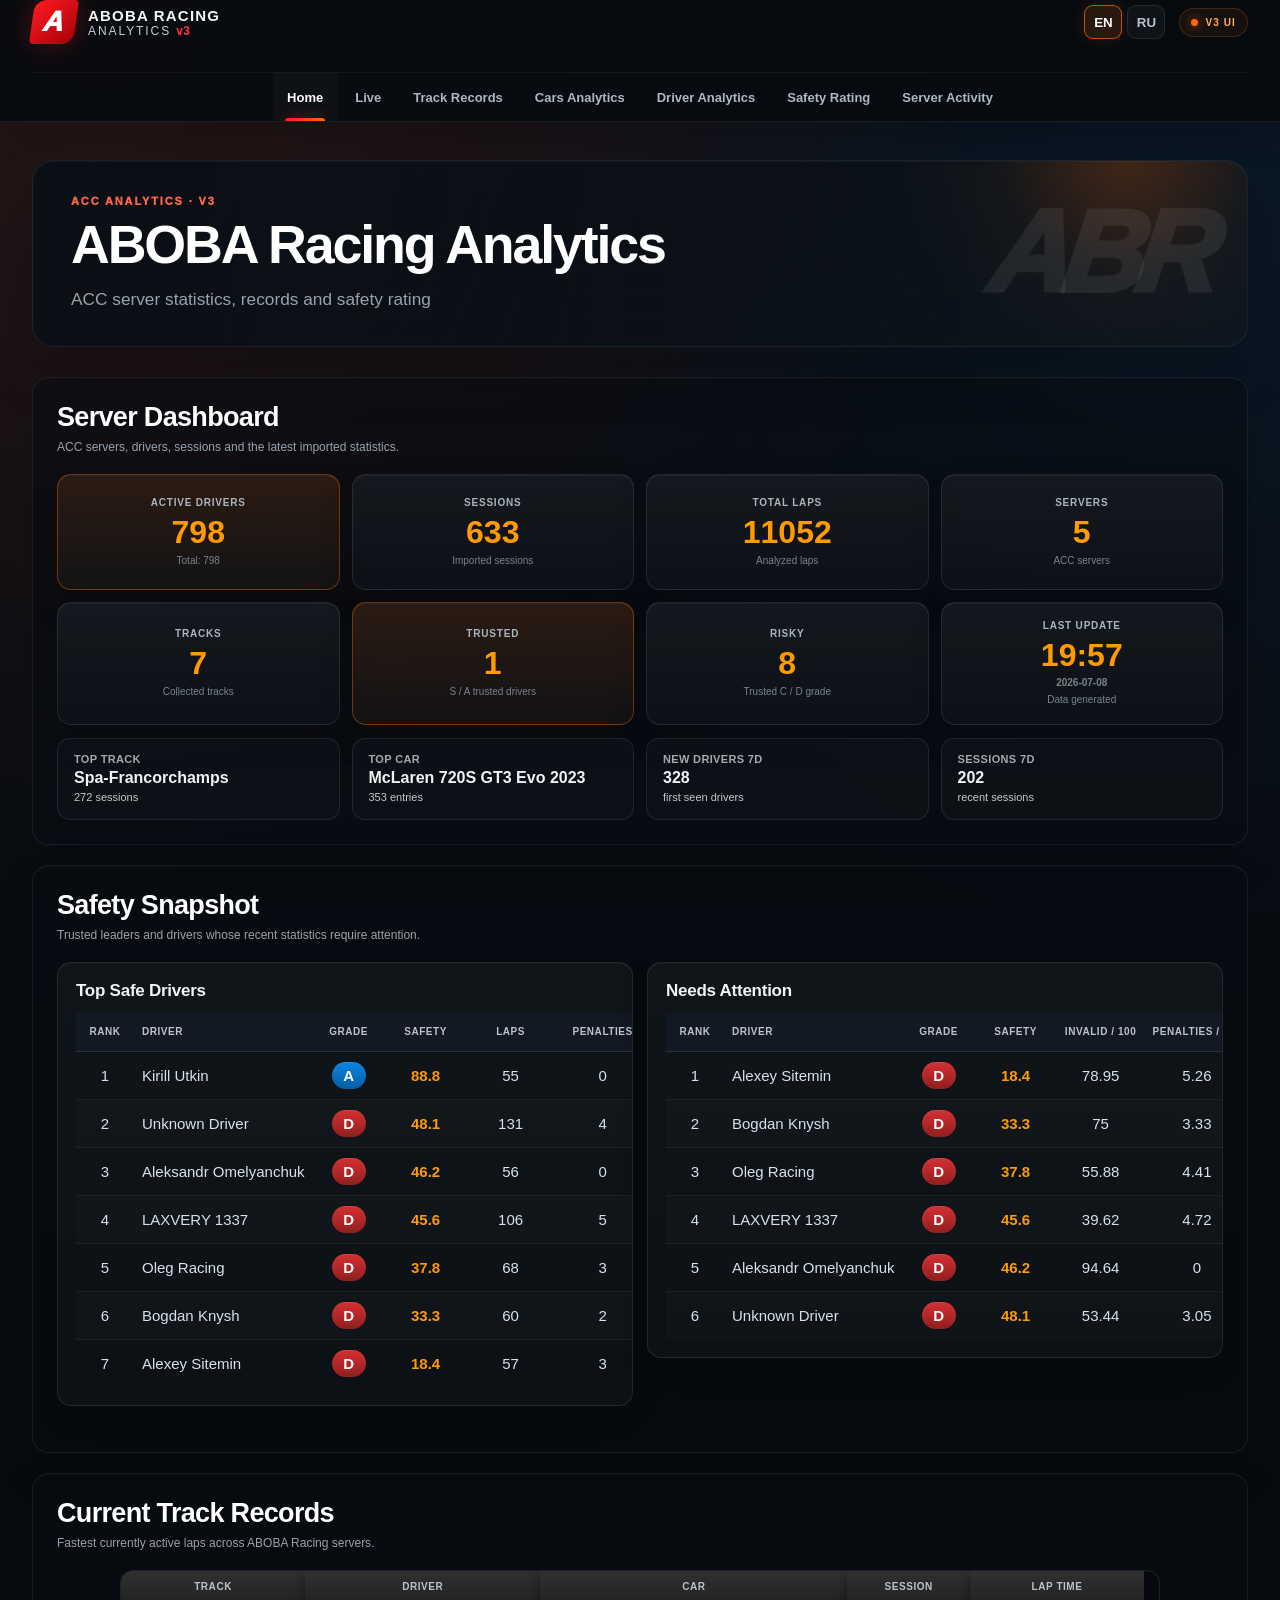
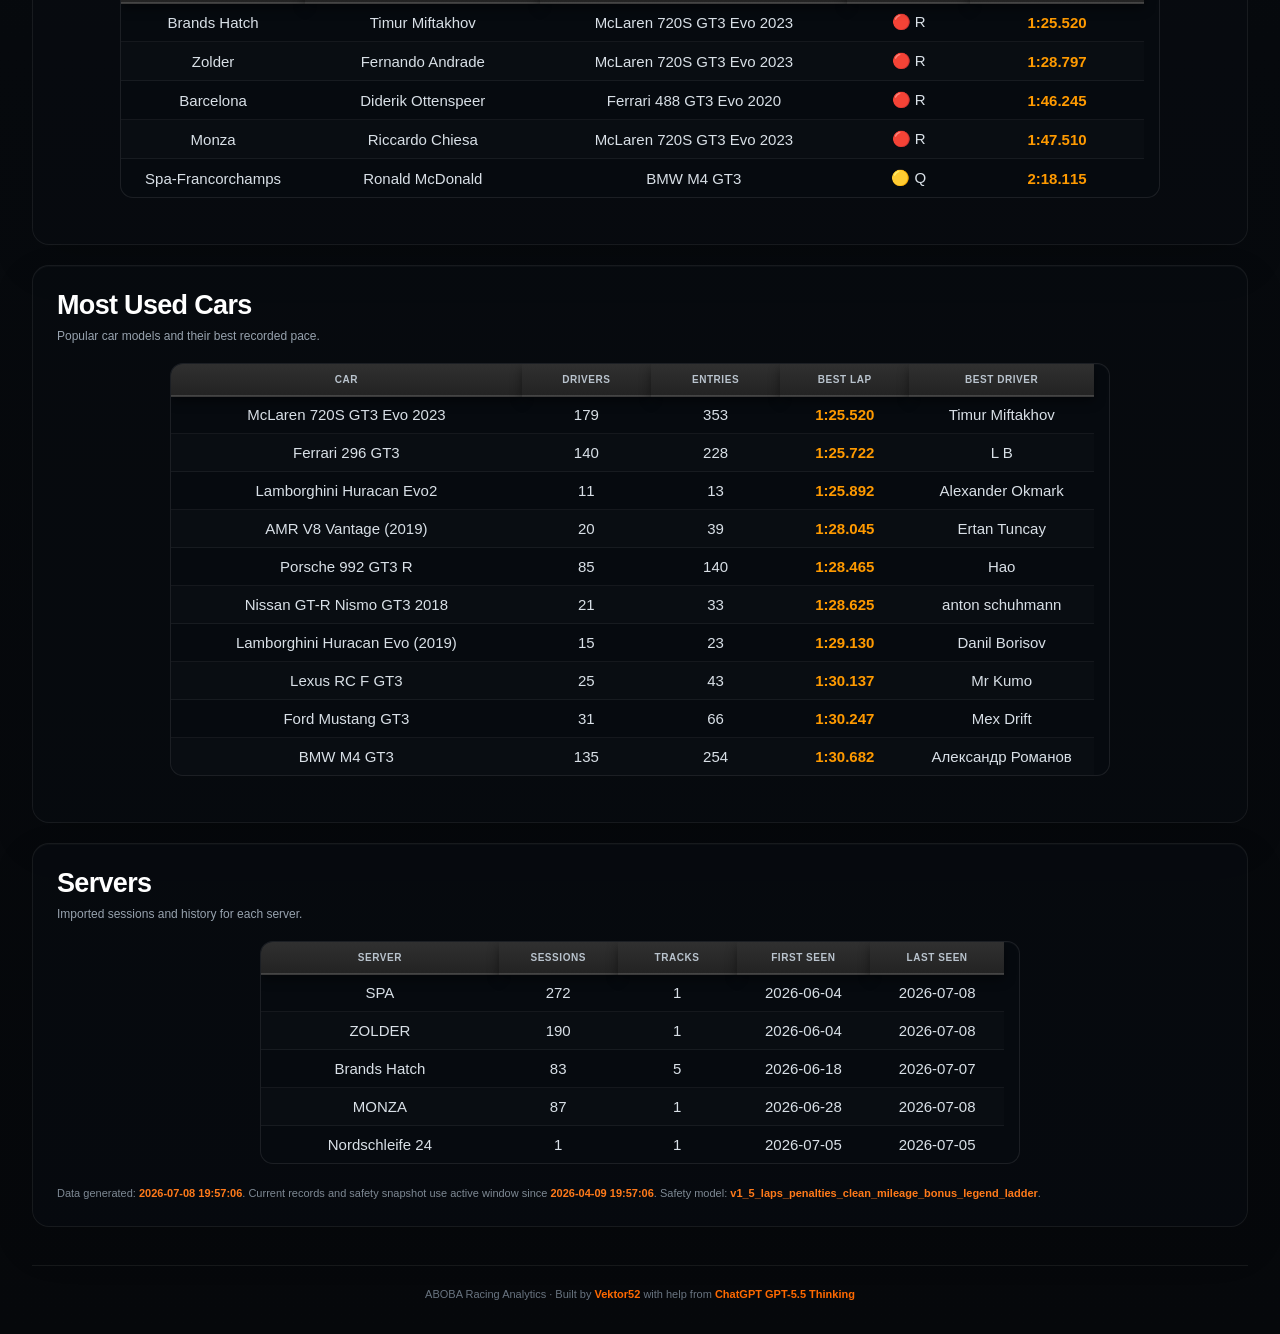
==== commit a2c2b318: "ACC Analytics v3 UI and Live Servers" ====
--- a/index.html
+++ b/index.html
@@ -3,155 +3,118 @@
 <head>
 <meta charset="utf-8">
 <meta name="viewport" content="width=device-width, initial-scale=1.0">
+<meta name="theme-color" content="#090d12">
 <title>ABOBA Racing Analytics</title>
 <link rel="stylesheet" href="css/style.css?v=21">
+<link rel="stylesheet" href="css/live.css?v=3">
+<link rel="stylesheet" href="css/v3.css?v=1">
 </head>
-
-<body>
-
-<div class="page">
-
-    <header class="site-header">
-        <div>
-            <h1>ABOBA Racing Analytics</h1>
-            <p class="subtitle">ACC server statistics, records and safety rating</p>
+<body class="live-v3-body v3-page-body">
+<div class="v3-shell">
+    <header class="live-topbar">
+        <a class="live-brand" href="index.html" aria-label="ABOBA Racing Analytics home">
+            <span class="live-brand-mark">A</span>
+            <span class="live-brand-copy"><b>ABOBA RACING</b><span>ANALYTICS <em>v3</em></span></span>
+        </a>
+        <nav class="live-main-nav" aria-label="Main navigation">
+            <a href="index.html" class="active">Home</a>
+            <a href="live.html">Live</a>
+            <a href="records.html">Track Records</a>
+            <a href="cars.html">Cars Analytics</a>
+            <a href="driver_stats.html">Driver Analytics</a>
+            <a href="safety.html">Safety Rating</a>
+            <a href="server_activity.html">Server Activity</a>
+        </nav>
+        <div class="live-topbar-actions">
+            <div class="live-language-switcher" aria-label="Language">
+                <button type="button" data-lang-option="en" onclick="setSiteLanguage('en')">EN</button>
+                <button type="button" data-lang-option="ru" onclick="setSiteLanguage('ru')">RU</button>
+            </div>
+            <span class="v3-build-badge">V3 UI</span>
         </div>
     </header>
 
-    <div class="language-switcher" aria-label="Language">
-        <button type="button" data-lang-option="en" onclick="setSiteLanguage('en')" title="English">EN</button>
-        <button type="button" data-lang-option="ru" onclick="setSiteLanguage('ru')" title="Русский">RU</button>
-    </div>
+    <main class="v3-content">
+        <section class="v3-hero">
+            <div>
+                <p class="v3-kicker">ACC Analytics · v3</p>
+                <h1>ABOBA Racing Analytics</h1>
+                <p class="subtitle">ACC server statistics, records and safety rating</p>
+            </div>
+            <div class="v3-hero-code" aria-hidden="true">ABR</div>
+        </section>
 
+        <section class="v3-panel">
+            <div class="v3-panel-head">
+                <div>
+                    <h2>Server Dashboard</h2>
+                    <p>ACC servers, drivers, sessions and the latest imported statistics.</p>
+                </div>
+            </div>
+            <div id="dashboardCards"></div>
+        </section>
 
-    <nav class="menu">
-    <a href="index.html">Home</a>
-    <a href="live.html">Live</a>
-    <a href="records.html">Track Records</a>
-    <a href="cars.html">Cars Analytics</a>
-    <a href="driver_stats.html">Driver Analytics</a>
-    <a href="safety.html">Safety Rating</a>
-    <a href="server_activity.html">Server Activity</a>
-</nav>
+        <section class="v3-panel">
+            <div class="v3-panel-head">
+                <div>
+                    <h2>Safety Snapshot</h2>
+                    <p>Trusted leaders and drivers whose recent statistics require attention.</p>
+                </div>
+            </div>
+            <div class="split-grid">
+                <div class="panel-box">
+                    <h3>Top Safe Drivers</h3>
+                    <table id="topSafetyTable">
+                        <thead><tr><th>Rank</th><th>Driver</th><th>Grade</th><th>Safety</th><th>Laps</th><th>Penalties</th></tr></thead>
+                        <tbody></tbody>
+                    </table>
+                </div>
+                <div class="panel-box">
+                    <h3>Needs Attention</h3>
+                    <table id="riskySafetyTable">
+                        <thead><tr><th>Rank</th><th>Driver</th><th>Grade</th><th>Safety</th><th>Invalid / 100</th><th>Penalties / 100</th></tr></thead>
+                        <tbody></tbody>
+                    </table>
+                </div>
+            </div>
+        </section>
 
-    <section class="section">
-        <h2>Server Dashboard</h2>
-        <div id="dashboardCards"></div>
-    </section>
-
-    <section class="section">
-        <h2>Safety Snapshot</h2>
-
-        <div class="split-grid">
-
-            <div class="panel-box">
-                <h3>Top Safe Drivers</h3>
-
-                <table id="topSafetyTable">
-                    <thead>
-                        <tr>
-                            <th>Rank</th>
-                            <th>Driver</th>
-                            <th>Grade</th>
-                            <th>Safety</th>
-                            <th>Laps</th>
-                            <th>Penalties</th>
-                        </tr>
-                    </thead>
+        <section class="v3-panel">
+            <div class="v3-panel-head"><div><h2>Current Track Records</h2><p>Fastest currently active laps across ABOBA Racing servers.</p></div></div>
+            <div class="table-scroll home-table-scroll">
+                <table id="currentRecordsTable">
+                    <thead><tr><th>Track</th><th>Driver</th><th>Car</th><th>Session</th><th>Lap Time</th></tr></thead>
                     <tbody></tbody>
                 </table>
             </div>
+        </section>
 
-            <div class="panel-box">
-                <h3>Needs Attention</h3>
-
-                <table id="riskySafetyTable">
-                    <thead>
-                        <tr>
-                            <th>Rank</th>
-                            <th>Driver</th>
-                            <th>Grade</th>
-                            <th>Safety</th>
-                            <th>Invalid / 100</th>
-                            <th>Penalties / 100</th>
-                        </tr>
-                    </thead>
+        <section class="v3-panel">
+            <div class="v3-panel-head"><div><h2>Most Used Cars</h2><p>Popular car models and their best recorded pace.</p></div></div>
+            <div class="table-scroll home-table-scroll">
+                <table id="carsTable">
+                    <thead><tr><th>Car</th><th>Drivers</th><th>Entries</th><th>Best Lap</th><th>Best Driver</th></tr></thead>
                     <tbody></tbody>
                 </table>
             </div>
+        </section>
 
-        </div>
-    </section>
+        <section class="v3-panel">
+            <div class="v3-panel-head"><div><h2>Servers</h2><p>Imported sessions and history for each server.</p></div></div>
+            <div class="table-scroll home-table-scroll">
+                <table id="serversTable">
+                    <thead><tr><th>Server</th><th>Sessions</th><th>Tracks</th><th>First Seen</th><th>Last Seen</th></tr></thead>
+                    <tbody></tbody>
+                </table>
+            </div>
+            <p id="updatedInfo" class="updated-info"></p>
+        </section>
+    </main>
 
-    <section class="section">
-        <h2>Current Track Records</h2>
-
-        <div class="table-scroll home-table-scroll">
-        <table id="currentRecordsTable">
-            <thead>
-                <tr>
-                    <th>Track</th>
-                    <th>Driver</th>
-                    <th>Car</th>
-                    <th>Session</th>
-                    <th>Lap Time</th>
-                </tr>
-            </thead>
-            <tbody></tbody>
-        </table>
-        </div>
-    </section>
-
-    <section class="section">
-        <h2>Most Used Cars</h2>
-
-        <div class="table-scroll home-table-scroll">
-        <table id="carsTable">
-            <thead>
-                <tr>
-                    <th>Car</th>
-                    <th>Drivers</th>
-                    <th>Entries</th>
-                    <th>Best Lap</th>
-                    <th>Best Driver</th>
-                </tr>
-            </thead>
-            <tbody></tbody>
-        </table>
-        </div>
-    </section>
-
-    <section class="section">
-        <h2>Servers</h2>
-
-        <div class="table-scroll home-table-scroll">
-        <table id="serversTable">
-            <thead>
-                <tr>
-                    <th>Server</th>
-                    <th>Sessions</th>
-                    <th>Tracks</th>
-                    <th>First Seen</th>
-                    <th>Last Seen</th>
-                </tr>
-            </thead>
-            <tbody></tbody>
-        </table>
-        </div>
-    </section>
-
-    <p id="updatedInfo" class="updated-info"></p>
-
-    <footer class="site-footer">
-        ABOBA Racing Analytics · Built by <b>Vektor52</b> with help from <b>ChatGPT GPT-5.5 Thinking</b>
-    </footer>
-
+    <footer class="v3-footer">ABOBA Racing Analytics · Built by <b>Vektor52</b> with help from <b>ChatGPT GPT-5.5 Thinking</b></footer>
 </div>
-
 <script src="js/cars.js?v=8"></script>
 <script src="js/index.js?v=9"></script>
-
-<script src="js/i18n.js?v=13"></script>
-
+<script src="js/i18n.js?v=14"></script>
 </body>
-</html>+</html>
--- a/css/live.css
+++ b/css/live.css
@@ -0,0 +1,745 @@
+:root {
+    --live-bg: #070a0e;
+    --live-panel: rgba(14, 19, 25, 0.92);
+    --live-panel-soft: rgba(18, 24, 31, 0.76);
+    --live-line: rgba(255, 255, 255, 0.09);
+    --live-text: #f4f7fa;
+    --live-muted: #9ea8b4;
+    --live-orange: #ff6900;
+    --live-orange-soft: #ff9a00;
+    --live-green: #68e116;
+    --live-red: #ff3344;
+    --live-blue: #79bfff;
+}
+
+body.live-v3-body {
+    min-width: 320px;
+    margin: 0;
+    color: var(--live-text);
+    background:
+        radial-gradient(circle at 10% 0%, rgba(255, 74, 0, 0.12), transparent 28%),
+        radial-gradient(circle at 90% 12%, rgba(0, 129, 255, 0.08), transparent 24%),
+        linear-gradient(180deg, #0b1016 0%, var(--live-bg) 55%, #06080b 100%);
+    font-family: Inter, "Segoe UI", Arial, sans-serif;
+    font-size: 15px;
+}
+
+.live-v3-shell {
+    min-height: 100vh;
+}
+
+.live-topbar {
+    position: sticky;
+    top: 0;
+    z-index: 50;
+    min-height: 76px;
+    display: grid;
+    grid-template-columns: auto minmax(0, 1fr) auto;
+    align-items: center;
+    gap: 28px;
+    padding: 0 32px;
+    border-bottom: 1px solid rgba(255, 255, 255, 0.08);
+    background: rgba(7, 11, 16, 0.92);
+    backdrop-filter: blur(18px);
+    box-shadow: 0 12px 30px rgba(0, 0, 0, 0.22);
+}
+
+.live-brand {
+    display: flex;
+    align-items: center;
+    gap: 12px;
+    color: var(--live-text);
+    text-decoration: none;
+    white-space: nowrap;
+}
+
+.live-brand-mark {
+    width: 44px;
+    height: 44px;
+    display: grid;
+    place-items: center;
+    border-radius: 12px 4px 12px 4px;
+    color: white;
+    font-size: 28px;
+    font-weight: 1000;
+    font-style: italic;
+    background: linear-gradient(135deg, #ff1b22, #a80008);
+    box-shadow: 0 0 24px rgba(255, 27, 34, 0.28);
+    transform: skewX(-8deg);
+}
+
+.live-brand-copy {
+    display: flex;
+    flex-direction: column;
+    gap: 2px;
+    line-height: 1;
+}
+
+.live-brand-copy b {
+    font-size: 15px;
+    letter-spacing: 0.08em;
+}
+
+.live-brand-copy span {
+    color: #c6ced7;
+    font-size: 12px;
+    letter-spacing: 0.16em;
+}
+
+.live-brand-copy em {
+    color: #ff3344;
+    font-style: normal;
+    font-weight: 900;
+    letter-spacing: 0.02em;
+}
+
+.live-main-nav {
+    min-width: 0;
+    display: flex;
+    justify-content: center;
+    align-items: stretch;
+    gap: 4px;
+    overflow-x: auto;
+    scrollbar-width: none;
+}
+
+.live-main-nav::-webkit-scrollbar {
+    display: none;
+}
+
+.live-main-nav a {
+    position: relative;
+    display: grid;
+    place-items: center;
+    min-height: 76px;
+    padding: 0 14px;
+    color: #aeb7c1;
+    text-decoration: none;
+    font-size: 13px;
+    font-weight: 750;
+    white-space: nowrap;
+    transition: color 0.16s ease, background 0.16s ease;
+}
+
+.live-main-nav a:hover,
+.live-main-nav a.active {
+    color: white;
+    background: rgba(255, 255, 255, 0.025);
+}
+
+.live-main-nav a.active::after {
+    content: "";
+    position: absolute;
+    left: 12px;
+    right: 12px;
+    bottom: 0;
+    height: 3px;
+    border-radius: 3px 3px 0 0;
+    background: linear-gradient(90deg, #ff1b22, var(--live-orange));
+    box-shadow: 0 0 14px rgba(255, 64, 32, 0.55);
+}
+
+.live-topbar-actions {
+    display: flex;
+    align-items: center;
+    gap: 14px;
+    white-space: nowrap;
+}
+
+.live-language-switcher {
+    display: flex;
+    gap: 5px;
+}
+
+.live-language-switcher button {
+    min-width: 38px;
+    height: 34px;
+    border: 1px solid var(--live-line);
+    border-radius: 9px;
+    color: #b9c2cc;
+    background: rgba(255, 255, 255, 0.035);
+    font-weight: 850;
+    cursor: pointer;
+}
+
+.live-language-switcher button.active {
+    color: white;
+    border-color: rgba(255, 105, 0, 0.72);
+    background: rgba(255, 105, 0, 0.14);
+    box-shadow: 0 0 15px rgba(255, 105, 0, 0.15);
+}
+
+.live-global-state {
+    display: flex;
+    align-items: center;
+    gap: 8px;
+    color: #aeb7c1;
+    font-size: 12px;
+    font-weight: 900;
+    text-transform: uppercase;
+    letter-spacing: 0.08em;
+}
+
+.live-state-dot {
+    width: 10px;
+    height: 10px;
+    border-radius: 50%;
+    background: #77818c;
+    box-shadow: 0 0 10px rgba(119, 129, 140, 0.5);
+}
+
+.live-global-state.online { color: var(--live-green); }
+.live-global-state.online .live-state-dot { background: var(--live-green); box-shadow: 0 0 13px rgba(104, 225, 22, 0.7); }
+.live-global-state.stale { color: var(--live-orange-soft); }
+.live-global-state.stale .live-state-dot { background: var(--live-orange-soft); box-shadow: 0 0 13px rgba(255, 154, 0, 0.6); }
+.live-global-state.offline { color: var(--live-red); }
+.live-global-state.offline .live-state-dot { background: var(--live-red); box-shadow: 0 0 13px rgba(255, 51, 68, 0.6); }
+
+.live-content {
+    width: min(1720px, calc(100% - 64px));
+    margin: 0 auto;
+    padding: 48px 0 38px;
+}
+
+.live-hero {
+    display: grid;
+    grid-template-columns: minmax(280px, 1fr) minmax(600px, 1.18fr);
+    gap: 38px;
+    align-items: end;
+    margin-bottom: 38px;
+}
+
+.live-kicker {
+    margin: 0 0 10px;
+    color: #ff5c42;
+    font-size: 12px;
+    font-weight: 900;
+    letter-spacing: 0.16em;
+    text-transform: uppercase;
+}
+
+.live-hero h1 {
+    margin: 0;
+    color: white;
+    font-size: clamp(38px, 4.2vw, 64px);
+    line-height: 0.96;
+    letter-spacing: -0.035em;
+    text-shadow: none;
+}
+
+.live-lead {
+    margin: 18px 0 0;
+    color: var(--live-muted);
+    font-size: clamp(16px, 1.5vw, 21px);
+}
+
+.live-summary-grid {
+    display: grid;
+    grid-template-columns: repeat(4, minmax(120px, 1fr));
+    gap: 12px;
+}
+
+.live-summary-card {
+    min-height: 118px;
+    display: flex;
+    flex-direction: column;
+    justify-content: center;
+    align-items: center;
+    padding: 18px;
+    border: 1px solid var(--live-line);
+    border-radius: 14px;
+    background:
+        linear-gradient(180deg, rgba(255,255,255,0.045), rgba(255,255,255,0.012)),
+        rgba(11, 16, 22, 0.86);
+    box-shadow: inset 0 1px 0 rgba(255,255,255,0.035), 0 18px 35px rgba(0,0,0,0.16);
+}
+
+.live-summary-card span {
+    color: #aab4bf;
+    font-size: 11px;
+    font-weight: 850;
+    letter-spacing: 0.07em;
+    text-align: center;
+    text-transform: uppercase;
+}
+
+.live-summary-card strong {
+    margin-top: 9px;
+    color: var(--live-orange-soft);
+    font-size: 34px;
+    line-height: 1;
+}
+
+.live-summary-card:nth-child(1) strong { color: var(--live-green); }
+.live-summary-card:nth-child(2) strong { color: var(--live-red); }
+.live-summary-card:nth-child(3) strong { color: var(--live-blue); }
+.live-summary-time strong { color: white; font-size: 25px; }
+.live-summary-time small { margin-top: 6px; color: #7f8994; font-size: 11px; }
+
+.live-server-section {
+    padding: 24px;
+    border: 1px solid rgba(255,255,255,0.055);
+    border-radius: 18px;
+    background: rgba(8, 12, 17, 0.48);
+    box-shadow: inset 0 1px 0 rgba(255,255,255,0.022);
+}
+
+.live-section-heading {
+    display: flex;
+    justify-content: space-between;
+    align-items: end;
+    gap: 20px;
+    margin-bottom: 20px;
+}
+
+.live-section-heading h2 {
+    margin: 0;
+    color: white;
+    font-size: 27px;
+    letter-spacing: -0.02em;
+}
+
+.live-section-heading p {
+    margin: 7px 0 0;
+    color: var(--live-muted);
+    font-size: 13px;
+}
+
+.collector-info {
+    color: #7f8995;
+    font-size: 12px;
+}
+
+.live-server-grid {
+    display: grid;
+    grid-template-columns: repeat(5, minmax(220px, 1fr));
+    gap: 14px;
+}
+
+.live-server-card {
+    min-width: 0;
+    overflow: hidden;
+    border: 1px solid rgba(255,255,255,0.11);
+    border-radius: 14px;
+    background: linear-gradient(180deg, rgba(17,23,30,0.98), rgba(9,14,19,0.98));
+    box-shadow: 0 18px 40px rgba(0,0,0,0.24), inset 0 1px 0 rgba(255,255,255,0.035);
+    transition: transform 0.18s ease, border-color 0.18s ease, box-shadow 0.18s ease;
+}
+
+.live-server-card:hover {
+    transform: translateY(-4px);
+    border-color: rgba(255, 105, 0, 0.54);
+    box-shadow: 0 24px 46px rgba(0,0,0,0.32), 0 0 24px rgba(255,105,0,0.08);
+}
+
+.live-server-card.stale {
+    border-color: rgba(255, 154, 0, 0.28);
+}
+
+.live-server-card.offline {
+    opacity: 0.78;
+    border-color: rgba(255, 51, 68, 0.25);
+}
+
+.live-card-statusbar {
+    height: 48px;
+    display: flex;
+    justify-content: space-between;
+    align-items: center;
+    padding: 0 15px;
+    border-bottom: 1px solid var(--live-line);
+}
+
+.live-card-status {
+    display: inline-flex;
+    align-items: center;
+    gap: 8px;
+    font-size: 11px;
+    font-weight: 950;
+    text-transform: uppercase;
+    letter-spacing: 0.07em;
+}
+
+.live-card-status i {
+    width: 9px;
+    height: 9px;
+    border-radius: 50%;
+    background: currentColor;
+    box-shadow: 0 0 12px currentColor;
+}
+
+.live-card-status.online { color: var(--live-green); }
+.live-card-status.stale { color: var(--live-orange-soft); }
+.live-card-status.offline { color: var(--live-red); }
+.live-card-id { color: #7f8995; font-size: 10px; font-weight: 800; letter-spacing: 0.12em; }
+
+.live-track-visual {
+    position: relative;
+    min-height: 200px;
+    display: flex;
+    align-items: end;
+    background-size: cover;
+    background-position: center;
+    border-bottom: 1px solid var(--live-line);
+}
+
+.live-track-visual::after {
+    content: "";
+    position: absolute;
+    inset: 0;
+    background: linear-gradient(180deg, rgba(5,8,11,0.05), rgba(5,8,11,0.22) 42%, rgba(7,11,15,0.96) 100%);
+}
+
+.live-track-overlay {
+    position: relative;
+    z-index: 2;
+    width: 100%;
+    padding: 22px 17px 18px;
+}
+
+.live-track-overlay h3 {
+    margin: 0;
+    color: white;
+    font-size: clamp(21px, 1.7vw, 29px);
+    line-height: 1;
+    letter-spacing: -0.025em;
+    text-transform: uppercase;
+    text-shadow: 0 2px 12px rgba(0,0,0,0.85);
+}
+
+.live-track-overlay p {
+    margin: 7px 0 0;
+    color: #c2cad3;
+    font-size: 13px;
+}
+
+.live-card-details {
+    padding: 2px 16px 0;
+}
+
+.live-detail-row {
+    min-height: 57px;
+    display: grid;
+    grid-template-columns: minmax(0, 1fr) auto;
+    align-items: center;
+    gap: 12px;
+    border-bottom: 1px solid rgba(255,255,255,0.075);
+}
+
+.live-detail-row span {
+    min-width: 0;
+    color: #9ea8b4;
+    font-size: 12px;
+}
+
+.live-detail-row span i {
+    display: inline-block;
+    width: 20px;
+    color: #8c96a1;
+    font-style: normal;
+}
+
+.live-detail-row strong {
+    max-width: 150px;
+    overflow: hidden;
+    color: #f4f7fa;
+    font-size: 14px;
+    text-align: right;
+    text-overflow: ellipsis;
+    white-space: nowrap;
+}
+
+.live-detail-row strong.accent {
+    color: var(--live-orange-soft);
+}
+
+.live-time-row strong {
+    font-size: 20px;
+    letter-spacing: 0.02em;
+}
+
+.live-card-updated {
+    padding: 16px;
+    color: #697480;
+    font-size: 10px;
+    text-align: center;
+}
+
+.live-empty-state {
+    padding: 70px 24px;
+    border: 1px dashed rgba(255,255,255,0.14);
+    border-radius: 14px;
+    color: var(--live-muted);
+    text-align: center;
+}
+
+.live-empty-state strong,
+.live-empty-state span {
+    display: block;
+}
+
+.live-empty-state strong {
+    margin-bottom: 8px;
+    color: white;
+    font-size: 18px;
+}
+
+.live-legend-panel {
+    display: grid;
+    grid-template-columns: repeat(5, minmax(0, 1fr));
+    gap: 12px;
+    margin-top: 18px;
+    padding: 22px;
+    border: 1px solid var(--live-line);
+    border-radius: 16px;
+    background: rgba(12, 17, 23, 0.72);
+}
+
+.live-legend-item {
+    min-width: 0;
+    display: flex;
+    align-items: flex-start;
+    gap: 12px;
+}
+
+.legend-icon {
+    flex: 0 0 30px;
+    color: #929ca7;
+    font-size: 24px;
+    line-height: 1;
+    text-align: center;
+}
+
+.live-legend-item b,
+.live-legend-item small {
+    display: block;
+}
+
+.live-legend-item b {
+    color: #dce2e8;
+    font-size: 12px;
+    text-transform: uppercase;
+    letter-spacing: 0.04em;
+}
+
+.live-legend-item small {
+    margin-top: 6px;
+    color: #77828d;
+    font-size: 11px;
+    line-height: 1.45;
+}
+
+.live-footer {
+    width: min(1720px, calc(100% - 64px));
+    margin: 0 auto;
+    padding: 22px 0 34px;
+    border-top: 1px solid rgba(255,255,255,0.065);
+    color: #697480;
+    font-size: 11px;
+    text-align: center;
+}
+
+.live-footer b { color: var(--live-orange); }
+
+@media (max-width: 1450px) {
+    .live-topbar { grid-template-columns: auto minmax(0, 1fr); }
+    .live-topbar-actions { grid-column: 2; grid-row: 1; justify-self: end; }
+    .live-main-nav { grid-column: 1 / -1; min-height: 48px; border-top: 1px solid rgba(255,255,255,0.05); }
+    .live-main-nav a { min-height: 48px; }
+    .live-server-grid { grid-template-columns: repeat(3, minmax(230px, 1fr)); }
+}
+
+@media (max-width: 1100px) {
+    .live-content { width: min(100% - 36px, 1000px); padding-top: 32px; }
+    .live-hero { grid-template-columns: 1fr; }
+    .live-summary-grid { grid-template-columns: repeat(4, minmax(0, 1fr)); }
+    .live-server-grid { grid-template-columns: repeat(2, minmax(240px, 1fr)); }
+    .live-legend-panel { grid-template-columns: repeat(2, minmax(0, 1fr)); }
+}
+
+@media (max-width: 760px) {
+    body.live-v3-body { font-size: 14px; }
+    .live-topbar { position: static; display: flex; flex-wrap: wrap; gap: 12px; padding: 14px 16px 0; }
+    .live-brand { flex: 1 1 auto; }
+    .live-brand-copy b { font-size: 13px; }
+    .live-brand-copy span { font-size: 10px; }
+    .live-brand-mark { width: 39px; height: 39px; font-size: 24px; }
+    .live-topbar-actions { margin-left: auto; }
+    .live-global-state { display: none; }
+    .live-main-nav { order: 3; flex: 1 0 calc(100% + 32px); justify-content: flex-start; margin: 0 -16px; padding: 0 10px; }
+    .live-main-nav a { padding: 0 11px; font-size: 12px; }
+    .live-content { width: calc(100% - 24px); padding-top: 28px; }
+    .live-hero { gap: 25px; margin-bottom: 24px; }
+    .live-summary-grid { grid-template-columns: repeat(2, minmax(0, 1fr)); }
+    .live-summary-card { min-height: 96px; padding: 12px; }
+    .live-summary-card strong { font-size: 28px; }
+    .live-server-section { padding: 12px; border-radius: 14px; }
+    .live-section-heading { align-items: flex-start; flex-direction: column; }
+    .live-server-grid { grid-template-columns: 1fr; }
+    .live-track-visual { min-height: 185px; }
+    .live-legend-panel { grid-template-columns: 1fr; padding: 17px; }
+    .live-footer { width: calc(100% - 24px); }
+}
+
+@media (max-width: 420px) {
+    .live-language-switcher button { min-width: 34px; }
+    .live-summary-grid { gap: 8px; }
+    .live-summary-card span { font-size: 9px; }
+    .live-summary-time strong { font-size: 21px; }
+    .live-card-details { padding-left: 13px; padding-right: 13px; }
+}
+
+/* v1.2 — clearer track identity banners and roomier cards */
+@media (min-width: 1101px) {
+    .live-server-grid {
+        grid-template-columns: repeat(3, minmax(300px, 1fr));
+        gap: 18px;
+    }
+}
+
+.live-track-visual {
+    min-height: 220px;
+    isolation: isolate;
+    overflow: hidden;
+    background-image: none !important;
+    background-color: #0b1118;
+}
+
+.live-track-visual::before {
+    content: "";
+    position: absolute;
+    inset: 0;
+    z-index: -3;
+    background:
+        radial-gradient(circle at 76% 22%, rgba(255,255,255,0.16), transparent 31%),
+        linear-gradient(135deg, rgba(255,255,255,0.07), transparent 46%),
+        var(--track-background, linear-gradient(135deg, #24384a, #0b1118 68%));
+}
+
+.live-track-visual::after {
+    z-index: -1;
+    background:
+        linear-gradient(90deg, rgba(6,9,13,0.05), rgba(6,9,13,0.2) 50%, rgba(6,9,13,0.48)),
+        linear-gradient(180deg, rgba(5,8,11,0.02), rgba(5,8,11,0.08) 42%, rgba(7,11,15,0.97) 100%);
+}
+
+.live-track-grid-pattern {
+    position: absolute;
+    inset: 0;
+    z-index: -2;
+    opacity: 0.16;
+    background-image:
+        linear-gradient(rgba(255,255,255,0.12) 1px, transparent 1px),
+        linear-gradient(90deg, rgba(255,255,255,0.12) 1px, transparent 1px);
+    background-size: 34px 34px;
+    mask-image: linear-gradient(90deg, transparent, #000 28%, #000 100%);
+    transform: perspective(500px) rotateX(55deg) scale(1.5) translateY(20%);
+    transform-origin: center bottom;
+}
+
+.live-track-country {
+    position: absolute;
+    top: 18px;
+    left: 18px;
+    z-index: 2;
+    display: inline-flex;
+    align-items: center;
+    gap: 8px;
+    padding: 7px 10px;
+    border: 1px solid rgba(255,255,255,0.13);
+    border-radius: 999px;
+    color: #d7dee6;
+    background: rgba(6,10,14,0.52);
+    backdrop-filter: blur(8px);
+    box-shadow: inset 0 1px 0 rgba(255,255,255,0.05);
+}
+
+.live-track-country span {
+    font-size: 16px;
+    line-height: 1;
+}
+
+.live-track-country b {
+    font-size: 10px;
+    letter-spacing: 0.13em;
+    text-transform: uppercase;
+}
+
+.live-track-monogram {
+    position: absolute;
+    top: 22px;
+    right: 15px;
+    z-index: -1;
+    color: rgba(255,255,255,0.13);
+    font-size: clamp(76px, 7vw, 126px);
+    font-weight: 1000;
+    font-style: italic;
+    line-height: 0.82;
+    letter-spacing: -0.08em;
+    text-transform: uppercase;
+    text-shadow: 0 18px 40px rgba(0,0,0,0.34);
+    transform: skewX(-9deg);
+}
+
+.live-track-overlay {
+    padding: 25px 20px 19px;
+}
+
+.live-track-overlay h3 {
+    max-width: 92%;
+    font-size: clamp(25px, 2vw, 34px);
+}
+
+.live-track-overlay p {
+    font-size: 14px;
+}
+
+.track-spa {
+    --track-background:
+        radial-gradient(circle at 22% 30%, rgba(255,142,67,0.42), transparent 24%),
+        linear-gradient(145deg, #313b33 0%, #152c38 45%, #0a1118 100%);
+}
+
+.track-zolder {
+    --track-background:
+        radial-gradient(circle at 28% 24%, rgba(255,183,55,0.42), transparent 25%),
+        linear-gradient(145deg, #4a3a1f 0%, #18303a 48%, #091117 100%);
+}
+
+.track-brands {
+    --track-background:
+        radial-gradient(circle at 28% 24%, rgba(255,91,91,0.38), transparent 24%),
+        linear-gradient(145deg, #3c2429 0%, #17332d 50%, #091117 100%);
+}
+
+.track-monza {
+    --track-background:
+        radial-gradient(circle at 28% 24%, rgba(255,72,91,0.42), transparent 24%),
+        linear-gradient(145deg, #3f2229 0%, #20313a 48%, #091117 100%);
+}
+
+.track-nordschleife {
+    --track-background:
+        radial-gradient(circle at 28% 24%, rgba(165,226,96,0.38), transparent 24%),
+        linear-gradient(145deg, #283a25 0%, #1d2d36 48%, #091117 100%);
+}
+
+.track-generic {
+    --track-background: linear-gradient(145deg, #293643 0%, #17242e 50%, #091117 100%);
+}
+
+.live-detail-row strong {
+    max-width: 220px;
+}
+
+@media (max-width: 1100px) {
+    .live-track-visual { min-height: 205px; }
+    .live-track-monogram { font-size: clamp(72px, 14vw, 110px); }
+}
+
+@media (max-width: 760px) {
+    .live-track-visual { min-height: 190px; }
+    .live-track-country { top: 14px; left: 14px; }
+    .live-track-monogram { top: 26px; right: 12px; font-size: 82px; }
+    .live-track-overlay { padding: 22px 16px 16px; }
+}
--- a/css/v3.css
+++ b/css/v3.css
@@ -0,0 +1,659 @@
+:root {
+    --v3-bg: #070a0e;
+    --v3-panel: rgba(12, 17, 23, 0.88);
+    --v3-panel-strong: rgba(15, 21, 28, 0.96);
+    --v3-line: rgba(255, 255, 255, 0.085);
+    --v3-line-strong: rgba(255, 255, 255, 0.14);
+    --v3-text: #f4f7fa;
+    --v3-muted: #97a2ae;
+    --v3-faint: #697580;
+    --v3-orange: #ff6900;
+    --v3-orange-soft: #ff9a00;
+    --v3-red: #ff3344;
+    --v3-green: #68e116;
+    --v3-blue: #79bfff;
+    --v3-radius: 17px;
+}
+
+body.v3-page-body {
+    min-width: 320px;
+    margin: 0;
+    color: var(--v3-text);
+    background:
+        radial-gradient(circle at 8% 0%, rgba(255, 72, 32, 0.12), transparent 28%),
+        radial-gradient(circle at 92% 8%, rgba(0, 129, 255, 0.075), transparent 24%),
+        linear-gradient(180deg, #0b1016 0%, var(--v3-bg) 56%, #06080b 100%);
+    font-family: Inter, "Segoe UI", Arial, sans-serif;
+    font-size: 15px;
+}
+
+.v3-shell {
+    min-height: 100vh;
+}
+
+.v3-build-badge {
+    display: inline-flex;
+    align-items: center;
+    gap: 7px;
+    padding: 8px 11px;
+    border: 1px solid rgba(255, 105, 0, 0.22);
+    border-radius: 999px;
+    color: #ffad5a;
+    background: rgba(255, 105, 0, 0.065);
+    font-size: 10px;
+    font-weight: 900;
+    letter-spacing: 0.11em;
+    text-transform: uppercase;
+}
+
+.v3-build-badge::before {
+    content: "";
+    width: 7px;
+    height: 7px;
+    border-radius: 50%;
+    background: var(--v3-orange);
+    box-shadow: 0 0 10px rgba(255, 105, 0, 0.7);
+}
+
+.v3-content {
+    width: min(1720px, calc(100% - 64px));
+    margin: 0 auto;
+    padding: 48px 0 38px;
+}
+
+.v3-hero {
+    position: relative;
+    min-height: 185px;
+    display: flex;
+    align-items: flex-end;
+    justify-content: space-between;
+    gap: 32px;
+    margin-bottom: 30px;
+    padding: 34px 38px;
+    overflow: hidden;
+    border: 1px solid rgba(255,255,255,0.07);
+    border-radius: 22px;
+    background:
+        linear-gradient(100deg, rgba(11,16,22,0.98) 0%, rgba(11,16,22,0.9) 54%, rgba(12,21,29,0.72) 100%);
+    box-shadow: inset 0 1px 0 rgba(255,255,255,0.035), 0 24px 55px rgba(0,0,0,0.22);
+    isolation: isolate;
+}
+
+.v3-hero::before {
+    content: "";
+    position: absolute;
+    width: 480px;
+    height: 480px;
+    right: -120px;
+    top: -250px;
+    z-index: -2;
+    border-radius: 50%;
+    background: radial-gradient(circle, rgba(255,105,0,0.23), rgba(255,105,0,0.045) 38%, transparent 69%);
+}
+
+.v3-hero::after {
+    content: "";
+    position: absolute;
+    inset: 0;
+    z-index: -1;
+    opacity: 0.13;
+    background-image:
+        linear-gradient(rgba(255,255,255,0.09) 1px, transparent 1px),
+        linear-gradient(90deg, rgba(255,255,255,0.09) 1px, transparent 1px);
+    background-size: 42px 42px;
+    mask-image: linear-gradient(90deg, transparent 25%, #000 72%, transparent);
+    transform: perspective(620px) rotateX(57deg) scale(1.35) translateY(30%);
+    transform-origin: center bottom;
+}
+
+.v3-kicker {
+    margin: 0 0 11px;
+    color: #ff6348;
+    font-size: 11px;
+    font-weight: 950;
+    letter-spacing: 0.17em;
+    text-transform: uppercase;
+}
+
+.v3-hero h1 {
+    margin: 0;
+    color: white;
+    font-size: clamp(38px, 4.2vw, 64px);
+    line-height: 0.98;
+    letter-spacing: -0.04em;
+    text-shadow: none;
+}
+
+.v3-hero .subtitle {
+    max-width: 760px;
+    margin: 16px 0 0;
+    color: var(--v3-muted);
+    font-size: clamp(15px, 1.35vw, 20px);
+    line-height: 1.45;
+}
+
+.v3-hero-code {
+    align-self: center;
+    color: rgba(255,255,255,0.07);
+    font-size: clamp(74px, 9vw, 150px);
+    font-weight: 1000;
+    font-style: italic;
+    line-height: 0.8;
+    letter-spacing: -0.09em;
+    text-transform: uppercase;
+    transform: skewX(-8deg);
+    user-select: none;
+}
+
+.v3-panel {
+    margin-top: 18px;
+    padding: 24px;
+    border: 1px solid rgba(255,255,255,0.065);
+    border-radius: var(--v3-radius);
+    background: rgba(8, 12, 17, 0.54);
+    box-shadow: inset 0 1px 0 rgba(255,255,255,0.024), 0 18px 45px rgba(0,0,0,0.12);
+}
+
+.v3-panel + .v3-panel {
+    margin-top: 20px;
+}
+
+.v3-panel-head {
+    display: flex;
+    justify-content: space-between;
+    align-items: flex-end;
+    gap: 22px;
+    margin-bottom: 18px;
+}
+
+.v3-panel-head > div:first-child {
+    min-width: 0;
+}
+
+.v3-panel-head h2,
+.v3-panel-head h3,
+.v3-panel > h2 {
+    margin: 0;
+    color: white;
+    font-size: 27px;
+    line-height: 1.12;
+    letter-spacing: -0.025em;
+    text-shadow: none;
+}
+
+.v3-panel-head h3 {
+    font-size: 20px;
+}
+
+.v3-panel-head p,
+.v3-panel-note {
+    margin: 7px 0 0;
+    color: var(--v3-muted);
+    font-size: 12px;
+    line-height: 1.45;
+}
+
+.v3-panel-meta {
+    color: #75818d;
+    font-size: 11px;
+    text-align: right;
+}
+
+.v3-toolbar,
+.v3-panel .menu {
+    display: flex;
+    flex-wrap: wrap;
+    gap: 8px;
+    margin: 0;
+}
+
+.v3-toolbar button,
+.v3-toolbar a,
+.v3-panel .menu button,
+.v3-panel .menu a,
+.small-action-button {
+    min-width: 0;
+    padding: 10px 14px;
+    border: 1px solid var(--v3-line);
+    border-radius: 10px;
+    color: #c5ced7;
+    background: rgba(255,255,255,0.035);
+    box-shadow: inset 0 1px 0 rgba(255,255,255,0.025);
+    font-size: 12px;
+    font-weight: 820;
+    text-decoration: none;
+    cursor: pointer;
+    transition: color .16s ease, border-color .16s ease, background .16s ease, transform .16s ease, box-shadow .16s ease;
+}
+
+.v3-toolbar button:hover,
+.v3-toolbar a:hover,
+.v3-panel .menu button:hover,
+.v3-panel .menu a:hover,
+.small-action-button:hover {
+    color: white;
+    border-color: rgba(255,105,0,0.55);
+    background: rgba(255,105,0,0.10);
+    box-shadow: 0 0 16px rgba(255,105,0,0.10);
+    transform: translateY(-1px);
+}
+
+.v3-search-row {
+    display: flex;
+    align-items: center;
+    gap: 12px;
+    margin: 14px 0 0;
+    color: var(--v3-muted);
+    font-size: 12px;
+    font-weight: 780;
+}
+
+.v3-search-row input,
+.v3-panel select {
+    min-height: 40px;
+    padding: 8px 12px;
+    border: 1px solid var(--v3-line);
+    border-radius: 10px;
+    outline: none;
+    color: white;
+    background: rgba(255,255,255,0.035);
+    font-family: inherit;
+    font-size: 13px;
+    transition: border-color .16s ease, box-shadow .16s ease, background .16s ease;
+}
+
+.v3-search-row input {
+    width: min(380px, 100%);
+}
+
+.v3-search-row input:focus,
+.v3-panel select:focus {
+    border-color: rgba(255,105,0,0.65);
+    background: rgba(255,105,0,0.045);
+    box-shadow: 0 0 0 3px rgba(255,105,0,0.08);
+}
+
+.v3-panel .updated-info,
+.v3-status-line,
+#recordsInfo {
+    margin: 13px 0 0;
+    color: #7e8994;
+    font-size: 11px;
+    line-height: 1.45;
+}
+
+/* Generated summary cards */
+.v3-page-body .dashboard-grid,
+.v3-page-body .stats-grid {
+    gap: 12px;
+    margin: 0;
+}
+
+.v3-page-body .dashboard-card,
+.v3-page-body .stat-card {
+    min-height: 116px;
+    display: flex;
+    flex-direction: column;
+    justify-content: center;
+    padding: 17px 16px;
+    border: 1px solid var(--v3-line);
+    border-radius: 14px;
+    background:
+        linear-gradient(180deg, rgba(255,255,255,0.045), rgba(255,255,255,0.012)),
+        rgba(11, 16, 22, 0.86);
+    box-shadow: inset 0 1px 0 rgba(255,255,255,0.035), 0 16px 34px rgba(0,0,0,0.15);
+}
+
+.v3-page-body .dashboard-card:hover,
+.v3-page-body .stat-card:hover {
+    transform: translateY(-2px);
+    border-color: rgba(255,105,0,0.40);
+    box-shadow: inset 0 1px 0 rgba(255,255,255,0.04), 0 20px 38px rgba(0,0,0,0.20), 0 0 18px rgba(255,105,0,0.06);
+}
+
+.v3-page-body .dashboard-card-title,
+.v3-page-body .stat-title {
+    margin-bottom: 8px;
+    color: #aab4bf;
+    font-size: 10px;
+    font-weight: 900;
+    letter-spacing: 0.08em;
+    text-transform: uppercase;
+}
+
+.v3-page-body .dashboard-card-value,
+.v3-page-body .stat-value {
+    margin-bottom: 7px;
+    color: var(--v3-orange-soft);
+    font-size: 32px;
+    line-height: 1;
+    text-shadow: none;
+}
+
+.v3-page-body .dashboard-card-note,
+.v3-page-body .stat-subtitle,
+.v3-page-body .dashboard-card-subdate {
+    color: #78838e;
+    font-size: 10px;
+}
+
+.v3-page-body .accent-card {
+    border-color: rgba(255,105,0,0.38);
+    background:
+        linear-gradient(180deg, rgba(255,105,0,0.12), rgba(255,105,0,0.025)),
+        rgba(15, 18, 22, 0.92);
+}
+
+.v3-page-body .quick-activity-grid {
+    gap: 12px;
+    margin: 13px 0 0;
+}
+
+.v3-page-body .quick-activity-chip {
+    min-height: 82px;
+    padding: 14px 16px;
+    border: 1px solid var(--v3-line);
+    border-radius: 13px;
+    background: rgba(14, 19, 25, 0.74);
+}
+
+.v3-page-body .quick-activity-chip b {
+    color: #f0f3f6;
+    font-size: 16px;
+}
+
+/* Tables */
+.v3-page-body .table-scroll,
+.v3-page-body .mini-table-scroll,
+.v3-page-body .activity-table-scroll,
+.v3-page-body .compare-table-scroll,
+.v3-page-body .driver-table-scroll {
+    margin-top: 16px;
+    border: 1px solid var(--v3-line);
+    border-radius: 13px;
+    background: rgba(8, 12, 17, 0.74);
+    box-shadow: inset 0 1px 0 rgba(255,255,255,0.018);
+}
+
+.v3-page-body table {
+    margin: 0;
+    border-radius: 0;
+    background: transparent;
+}
+
+.v3-page-body thead {
+    background: rgba(19, 26, 34, 0.98);
+}
+
+.v3-page-body .table-scroll thead th,
+.v3-page-body .mini-table-scroll thead th,
+.v3-page-body .activity-table-scroll thead th,
+.v3-page-body .compare-table-scroll thead th,
+.v3-page-body .driver-table-scroll thead th,
+.v3-page-body .panel-box thead th {
+    color: #b9c3cd;
+    background: rgba(19, 26, 34, 0.98);
+    border-bottom: 1px solid rgba(255,255,255,0.10);
+    font-size: 10px;
+    font-weight: 900;
+    letter-spacing: 0.055em;
+    text-transform: uppercase;
+}
+
+.v3-page-body td {
+    border-bottom-color: rgba(255,255,255,0.06);
+    color: #d9e0e7;
+}
+
+.v3-page-body tbody tr:nth-child(even) {
+    background: rgba(255,255,255,0.013);
+}
+
+.v3-page-body tbody tr:hover {
+    background: rgba(255,105,0,0.055);
+}
+
+.v3-page-body .lap-time,
+.v3-page-body .safety-score,
+.v3-page-body .strong-value {
+    color: var(--v3-orange-soft);
+}
+
+/* Split cards and dynamically generated detail panels */
+.v3-page-body .split-grid,
+.v3-page-body .activity-chart-grid,
+.v3-page-body .driver-details-grid {
+    gap: 14px;
+}
+
+.v3-page-body .panel-box,
+.v3-page-body .compare-panel,
+.v3-page-body .driver-details-card,
+.v3-page-body .activity-panel {
+    border: 1px solid var(--v3-line);
+    border-radius: 14px;
+    background:
+        linear-gradient(180deg, rgba(255,255,255,0.025), rgba(255,255,255,0.008)),
+        rgba(12, 17, 23, 0.78);
+    box-shadow: inset 0 1px 0 rgba(255,255,255,0.025), 0 14px 32px rgba(0,0,0,0.11);
+}
+
+.v3-page-body .panel-box {
+    padding: 18px;
+}
+
+.v3-page-body .panel-box h3,
+.v3-page-body .compare-header h3,
+.v3-page-body .driver-details-header h3 {
+    color: #f1f4f7;
+    font-size: 17px;
+    letter-spacing: -0.015em;
+}
+
+.v3-page-body .chart-note,
+.v3-page-body .compare-header p,
+.v3-page-body .driver-details-header p {
+    color: #7d8893;
+}
+
+.v3-page-body .driver-mini-card {
+    border: 1px solid var(--v3-line);
+    border-radius: 12px;
+    background: rgba(255,255,255,0.025);
+}
+
+.v3-page-body .driver-mini-card b {
+    color: var(--v3-orange-soft);
+}
+
+/* Safety explanation */
+.v3-page-body .info-accordion {
+    margin-top: 16px;
+    border: 1px solid var(--v3-line);
+    border-radius: 13px;
+    background: rgba(12,17,23,0.74);
+}
+
+.v3-page-body .info-accordion summary {
+    color: #e7ecf1;
+}
+
+.v3-page-body .formula-box {
+    border-color: rgba(255,105,0,0.30);
+    background: rgba(255,105,0,0.065);
+    color: #ffae62;
+}
+
+/* Activity controls and charts */
+.v3-page-body .activity-controls {
+    margin: 0;
+    padding: 15px;
+    border: 1px solid var(--v3-line);
+    border-radius: 13px;
+    background: rgba(255,255,255,0.018);
+}
+
+.v3-page-body .activity-filter-group span {
+    color: #87929d;
+    font-size: 10px;
+    letter-spacing: .07em;
+    text-transform: uppercase;
+}
+
+.v3-page-body .activity-filter-group button,
+.v3-page-body .activity-filter-group select {
+    border-color: var(--v3-line);
+    border-radius: 9px;
+    color: #c6cfd8;
+    background: rgba(255,255,255,0.035);
+}
+
+.v3-page-body .activity-filter-group button:hover,
+.v3-page-body .activity-filter-group select:hover {
+    color: white;
+    border-color: rgba(255,105,0,0.5);
+}
+
+.v3-page-body .bar-track {
+    background: rgba(255,255,255,0.055);
+}
+
+.v3-page-body .heatmap-cell {
+    border-color: rgba(255,255,255,0.045);
+}
+
+/* Badges */
+.v3-page-body .grade-badge,
+.v3-page-body .confidence-badge {
+    box-shadow: inset 0 1px 0 rgba(255,255,255,0.07);
+}
+
+.v3-footer {
+    width: min(1720px, calc(100% - 64px));
+    margin: 0 auto;
+    padding: 22px 0 34px;
+    border-top: 1px solid rgba(255,255,255,0.065);
+    color: #697480;
+    font-size: 11px;
+    text-align: center;
+}
+
+.v3-footer b {
+    color: var(--v3-orange);
+}
+
+@media (max-width: 1450px) {
+    .v3-content { padding-top: 38px; }
+}
+
+@media (max-width: 1100px) {
+    .v3-content {
+        width: min(100% - 36px, 1000px);
+        padding-top: 32px;
+    }
+
+    .v3-hero {
+        min-height: 165px;
+        padding: 28px;
+    }
+
+    .v3-hero-code { font-size: 96px; }
+
+    .v3-panel-head {
+        align-items: flex-start;
+        flex-direction: column;
+    }
+
+    .v3-panel-meta { text-align: left; }
+}
+
+@media (max-width: 760px) {
+    body.v3-page-body { font-size: 14px; }
+
+    .v3-build-badge { display: none; }
+
+    .v3-content {
+        width: calc(100% - 24px);
+        padding-top: 26px;
+    }
+
+    .v3-hero {
+        min-height: 148px;
+        margin-bottom: 18px;
+        padding: 24px 20px;
+        border-radius: 16px;
+    }
+
+    .v3-hero-code { display: none; }
+
+    .v3-hero h1 { font-size: 38px; }
+
+    .v3-hero .subtitle {
+        margin-top: 12px;
+        font-size: 14px;
+    }
+
+    .v3-panel {
+        margin-top: 14px;
+        padding: 13px;
+        border-radius: 14px;
+    }
+
+    .v3-panel-head h2,
+    .v3-panel > h2 { font-size: 22px; }
+
+    .v3-toolbar,
+    .v3-panel .menu {
+        display: grid;
+        grid-template-columns: repeat(2, minmax(0, 1fr));
+        width: 100%;
+    }
+
+    .v3-toolbar button,
+    .v3-panel .menu button {
+        width: 100%;
+        min-height: 43px;
+        padding: 9px 10px;
+    }
+
+    .v3-search-row {
+        align-items: stretch;
+        flex-direction: column;
+    }
+
+    .v3-search-row input { width: 100%; }
+
+    .v3-page-body .dashboard-grid,
+    .v3-page-body .stats-grid {
+        grid-template-columns: repeat(2, minmax(0, 1fr));
+    }
+
+    .v3-page-body .dashboard-card,
+    .v3-page-body .stat-card {
+        min-height: 100px;
+        padding: 13px 10px;
+    }
+
+    .v3-page-body .dashboard-card-value,
+    .v3-page-body .stat-value { font-size: 27px; }
+
+    .v3-page-body .quick-activity-grid { grid-template-columns: 1fr 1fr; }
+
+    .v3-page-body .split-grid,
+    .v3-page-body .activity-chart-grid,
+    .v3-page-body .driver-details-grid { grid-template-columns: 1fr; }
+
+    .v3-footer { width: calc(100% - 24px); }
+}
+
+@media (max-width: 460px) {
+    .v3-toolbar,
+    .v3-panel .menu { grid-template-columns: 1fr; }
+
+    .v3-page-body .dashboard-grid,
+    .v3-page-body .stats-grid,
+    .v3-page-body .quick-activity-grid { grid-template-columns: 1fr 1fr; }
+
+    .v3-page-body .dashboard-card-title,
+    .v3-page-body .stat-title { font-size: 9px; }
+}
